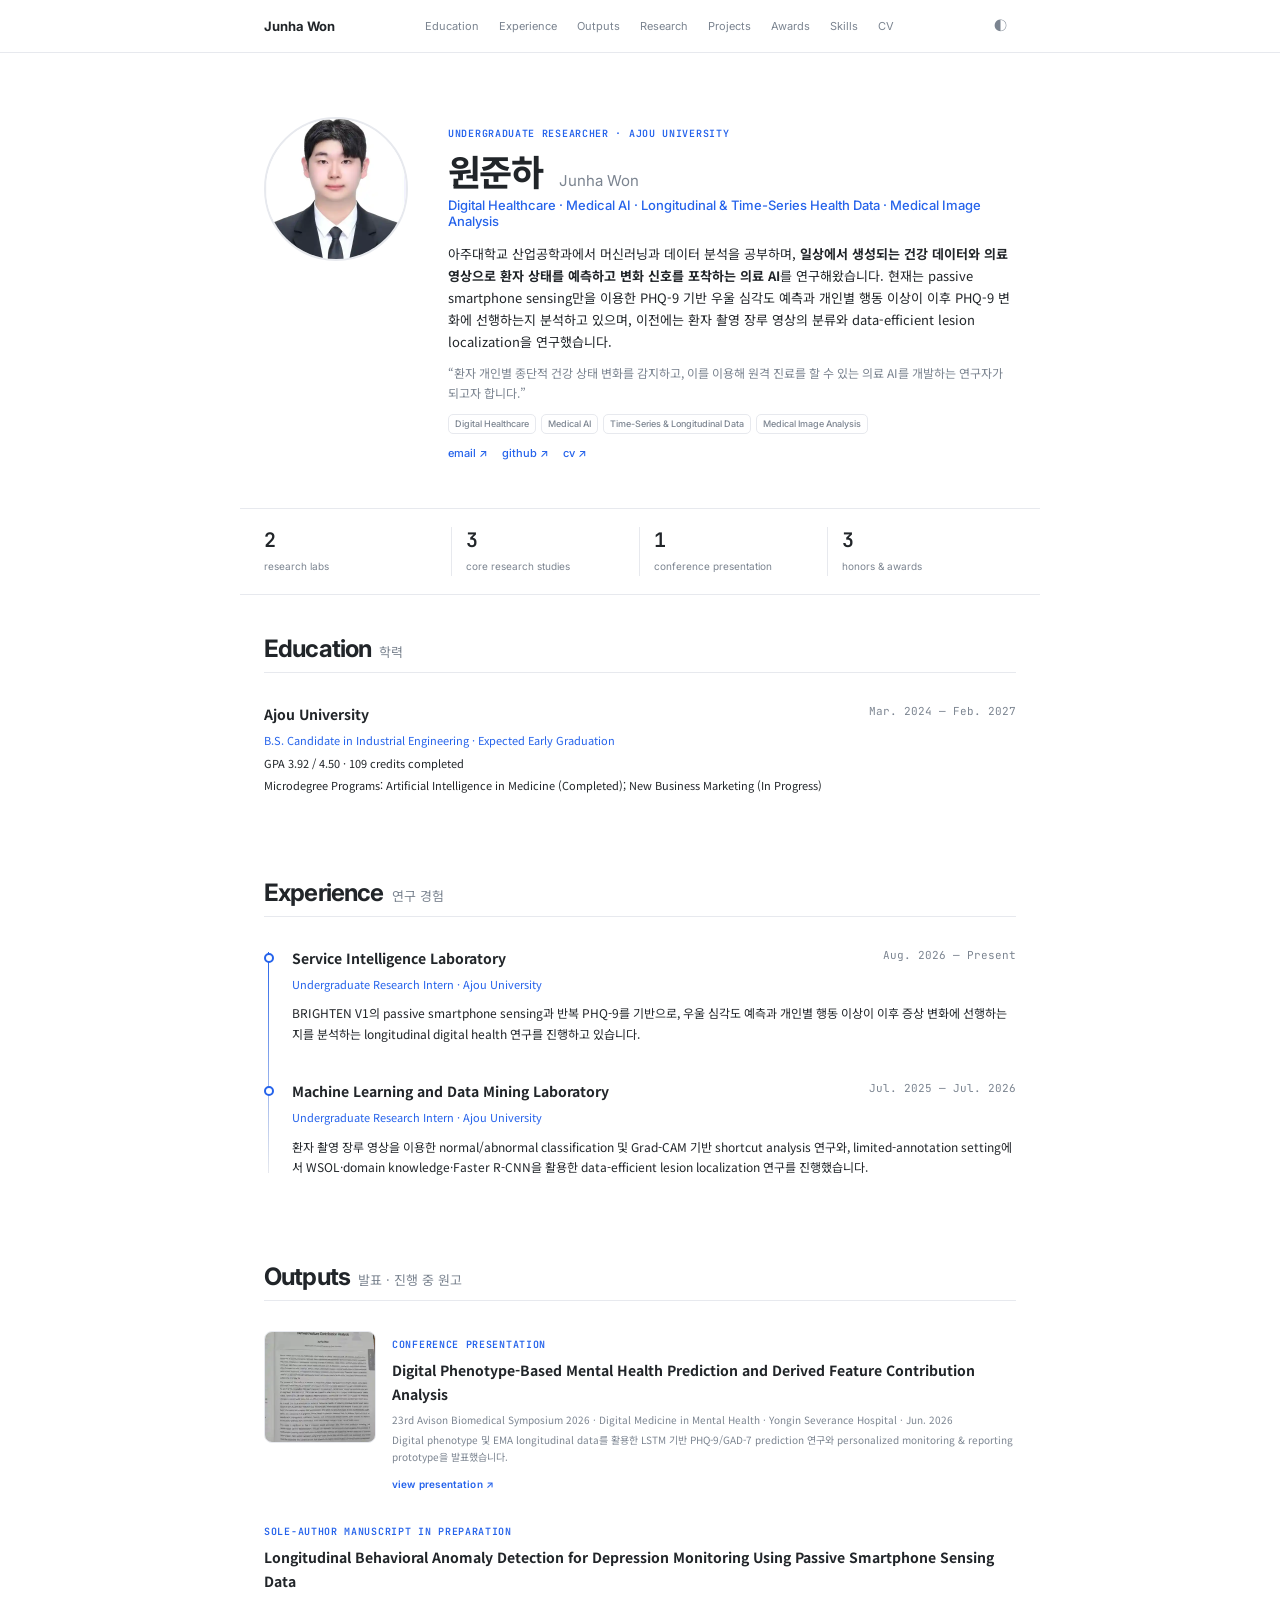
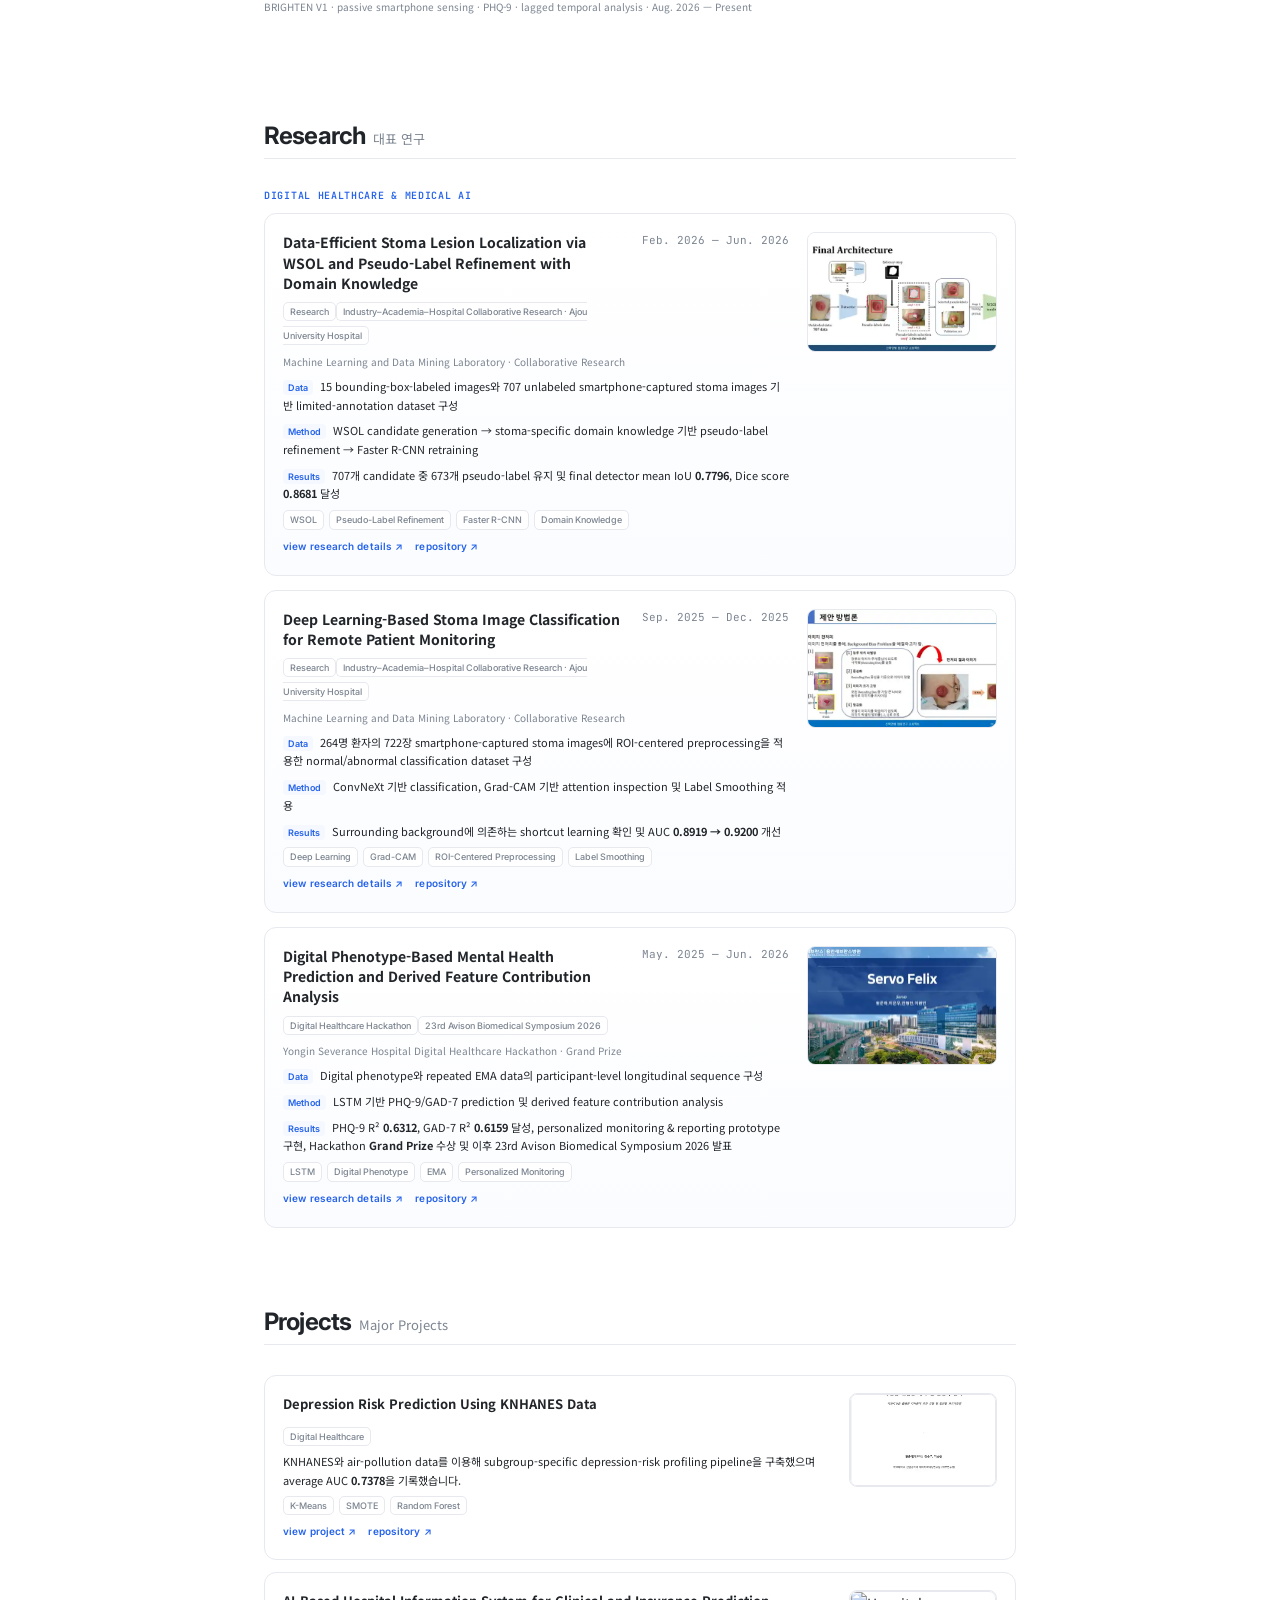
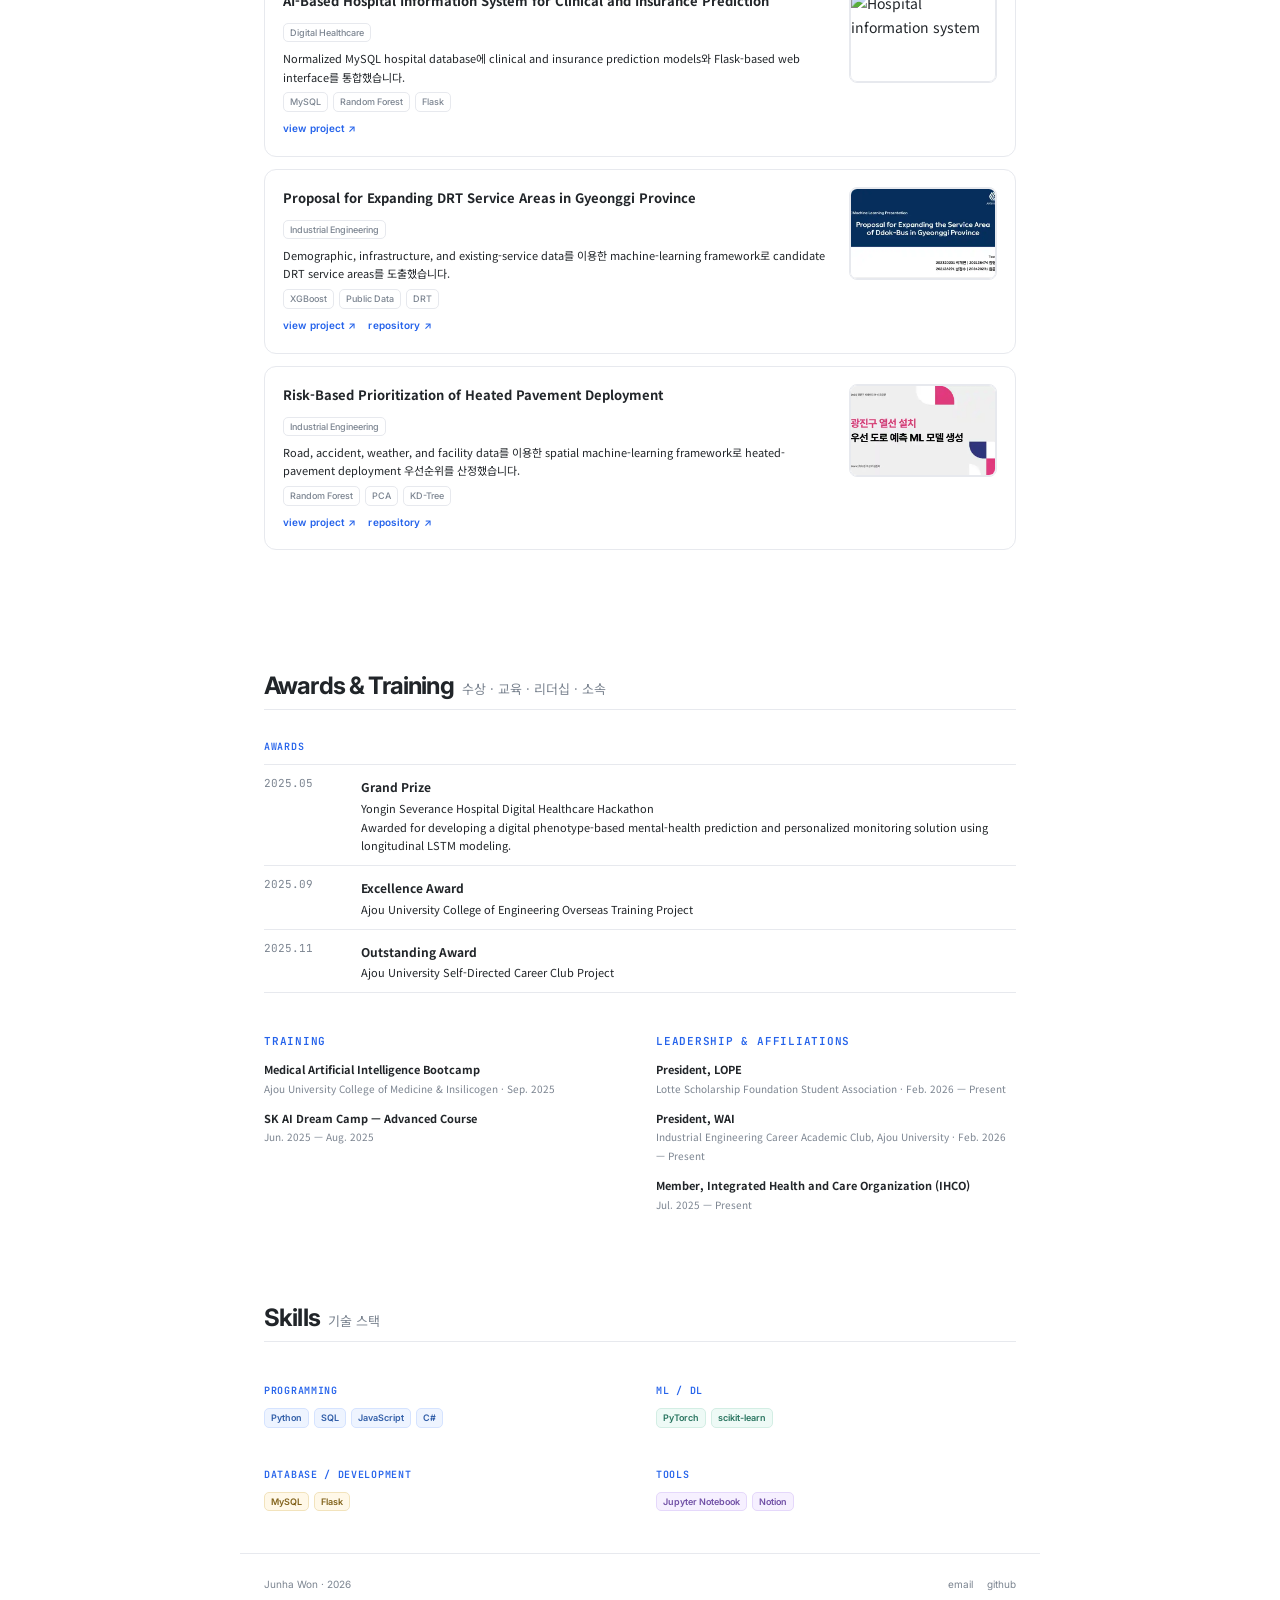
==== index.html @ 1f54683d "Use restored hospital cover directly in project card" ====
<!DOCTYPE html>
<html data-theme="light" lang="ko">
<head>
<meta charset="utf-8"/>
<meta content="width=device-width,initial-scale=1" name="viewport"/>
<meta content="Junha Won — Digital Healthcare, Medical AI, longitudinal and time-series health data, and medical image analysis." name="description"/>
<meta content="#ffffff" name="theme-color"/>
<title>Junha Won · Research Portfolio</title>
<link href="https://fonts.googleapis.com" rel="preconnect"/>
<link crossorigin="" href="https://fonts.gstatic.com" rel="preconnect"/>
<link href="https://fonts.googleapis.com/css2?family=Inter:wght@400;500;600;700&amp;family=JetBrains+Mono:wght@400;500&amp;family=Noto+Sans+KR:wght@400;500;600;700&amp;display=swap" rel="stylesheet"/>
<link href="./styles.css" rel="stylesheet"/>
<link href="./extras.css" rel="stylesheet"/>
<script>document.documentElement.classList.add('js')</script>
</head>
<body>
<a class="skip" href="#main">본문으로 바로가기</a>
<header class="nav-shell">
<nav class="nav container"><a class="brand" href="#about">Junha Won</a><div class="navlinks"><a href="#research">research</a><a href="#experience">experience</a><a href="#projects">projects</a><a href="#outputs">outputs</a><a href="#education">education</a><a href="#awards">awards</a><a href="./cv.html">cv</a></div><div class="nav-actions"><button aria-label="테마 전환" class="theme" id="themeToggle">◐</button><button aria-expanded="false" aria-label="메뉴 열기" class="menu-toggle" id="menuToggle">☰</button></div></nav>
<div class="mobile-menu container" id="mobileMenu"><a href="#research">research</a><a href="#experience">experience</a><a href="#projects">projects</a><a href="#outputs">outputs</a><a href="#education">education</a><a href="#awards">awards</a><a href="./cv.html">cv</a></div>
</header>
<main id="main">
<section class="hero container reveal" id="about"><img alt="원준하 프로필 사진" class="profile" src="./assets/증명사진.jpg"/><div><p class="eyebrow">UNDERGRADUATE RESEARCHER · AJOU UNIVERSITY</p><h1>원준하 <span>Junha Won</span></h1><p class="role">Digital Healthcare · Medical AI · Longitudinal &amp; Time-Series Health Data · Medical Image Analysis</p><p class="intro">아주대학교 산업공학과에서 머신러닝과 데이터 분석을 공부하며, <strong>일상에서 생성되는 건강 데이터와 의료영상으로 환자 상태를 예측하고 변화 신호를 포착하는 의료 AI</strong>를 연구하고 있습니다. 현재는 passive smartphone sensing만을 이용한 PHQ-9 기반 우울 심각도 예측과 개인별 행동 이상이 이후 PHQ-9 변화에 선행하는지 분석하고 있으며, 이전에는 환자 촬영 장루 영상의 분류와 data-efficient lesion localization을 연구했습니다.</p><blockquote>“개인별 종단적 건강 변화를 포착하고, 실제 의료 환경의 변이에도 견고하게 작동하는 의료 AI를 개발하는 연구자가 되고자 합니다.”</blockquote><div class="tags"><span>Digital Healthcare</span><span>Medical AI</span><span>Longitudinal Data</span><span>Medical Image Analysis</span></div><div class="links"><a href="mailto:wonjunha12@ajou.ac.kr">email ↗</a><a href="https://github.com/Juna0926" rel="noopener" target="_blank">github ↗</a><a href="./cv.html">cv ↗</a></div></div></section>
<section class="numbers container reveal"><div><b>2</b><span>research labs</span></div><div><b>3</b><span>core research studies</span></div><div><b>1</b><span>conference presentation</span></div><div><b>3</b><span>honors &amp; awards</span></div></section>
<section class="section container reveal" id="skills"><header class="section-head"><h2>skills</h2><span>기술 스택</span></header><div class="skills-grid"><div><p class="kicker">PROGRAMMING</p><div class="tags"><span>Python</span><span>SQL</span><span>JavaScript</span><span>C#</span></div></div><div><p class="kicker">ML / DL</p><div class="tags"><span>PyTorch</span><span>scikit-learn</span></div></div><div><p class="kicker">DATABASE / DEVELOPMENT</p><div class="tags"><span>MySQL</span><span>Flask</span></div></div><div><p class="kicker">TOOLS</p><div class="tags"><span>Jupyter Notebook</span><span>Notion</span></div></div></div></section>
<section class="section container reveal" id="experience"><header class="section-head"><h2>experience</h2><span>연구 경험</span></header><div class="timeline"><article><i></i><div class="row"><div><h3>Service Intelligence Laboratory</h3><p class="accent">Undergraduate Research Intern · Ajou University</p></div><time>Aug. 2026 — Present</time></div><p>BRIGHTEN V1의 passive smartphone sensing과 반복 PHQ-9를 기반으로, 우울 심각도 예측과 개인별 행동 이상이 이후 증상 변화에 선행하는지를 분석하는 longitudinal digital health 연구를 진행하고 있습니다.</p></article><article><i></i><div class="row"><div><h3>Machine Learning and Data Mining Laboratory</h3><p class="accent">Undergraduate Research Intern · Ajou University</p></div><time>Jul. 2025 — Jul. 2026</time></div><p>환자 촬영 장루 영상을 이용한 normal/abnormal classification 및 Grad-CAM 기반 shortcut analysis 연구와, limited-annotation setting에서 WSOL·domain knowledge·Faster R-CNN을 활용한 data-efficient lesion localization 연구를 진행했습니다.</p></article></div></section>
<section class="section container reveal" id="research"><header class="section-head"><h2>research</h2><span>대표 연구</span></header><p class="kicker">DIGITAL HEALTHCARE &amp; MEDICAL AI</p><div class="research-list">
<article class="research"><div class="copy"><div class="row"><div><h3><a class="title-link" href="./research/localization.html">Data-Efficient Stoma Lesion Localization via WSOL and Pseudo-Label Refinement with Domain Knowledge</a></h3><span class="badge">Research</span></div><time>Feb. 2026 — Jun. 2026</time></div><p class="org">Machine Learning and Data Mining Laboratory · Collaborative Research</p><p><b>Data</b> 15 bounding-box-labeled images와 707 unlabeled smartphone-captured stoma images 기반 limited-annotation dataset 구성</p><p><b>Method</b> WSOL candidate generation → stoma-specific domain knowledge 기반 pseudo-label refinement → Faster R-CNN retraining</p><p><b>Results</b> 707개 candidate 중 673개 pseudo-label 유지 및 final detector mean IoU <strong>0.7796</strong>, Dice <strong>0.8681</strong> 달성</p><div class="tags"><span>WSOL</span><span>Pseudo-Label Refinement</span><span>Faster R-CNN</span><span>Domain Knowledge</span></div><a class="detail-link" href="./research/localization.html">view research details ↗</a></div><button class="figure" data-caption="WSOL candidate generation, domain-informed refinement, and Faster R-CNN retraining" data-src="./assets/media/research-localization.webp"><img alt="Stoma lesion localization pipeline" src="./assets/media/research-localization.webp"/></button></article>
<article class="research"><div class="copy"><div class="row"><div><h3><a class="title-link" href="./research/classification.html">Deep Learning-Based Stoma Image Classification for Remote Patient Monitoring</a></h3><span class="badge">Research</span></div><time>Sep. 2025 — Dec. 2025</time></div><p class="org">Machine Learning and Data Mining Laboratory · Collaborative Research</p><p><b>Data</b> 264명 환자의 722장 smartphone-captured stoma images에 ROI-centered preprocessing을 적용한 normal/abnormal classification dataset 구성</p><p><b>Method</b> ConvNeXt 기반 classification, Grad-CAM 기반 attention inspection 및 Label Smoothing 적용</p><p><b>Results</b> Surrounding background에 의존하는 shortcut learning 확인 및 AUC <strong>0.8919 → 0.9200</strong> 개선</p><div class="tags"><span>Deep Learning</span><span>Grad-CAM</span><span>ROI-Centered Preprocessing</span><span>Label Smoothing</span></div><a class="detail-link" href="./research/classification.html">view research details ↗</a></div><button class="figure" data-caption="Grad-CAM based attention inspection" data-src="./assets/media/research-classification.webp"><img alt="Grad-CAM 기반 모델 해석" src="./assets/media/research-classification.webp"/></button></article>
<article class="research"><div class="copy"><div class="row"><div><h3><a class="title-link" href="./research/digital-phenotype.html">Digital Phenotype-Based Mental Health Prediction and Derived Feature Contribution Analysis</a></h3><span class="badge">Digital Healthcare Hackathon</span></div><time>May. 2025 — Jun. 2026</time></div><p class="org">Yongin Severance Hospital Digital Healthcare Hackathon · Grand Prize</p><p><b>Data</b> Digital phenotype와 repeated EMA data의 participant-level longitudinal sequence 구성</p><p><b>Method</b> LSTM 기반 PHQ-9/GAD-7 prediction 및 derived feature contribution analysis</p><p><b>Results</b> PHQ-9 R² <strong>0.6312</strong>, GAD-7 R² <strong>0.6159</strong> 달성, personalized monitoring &amp; reporting prototype 구현, Hackathon <strong>Grand Prize</strong> 수상 및 이후 23rd Avison Biomedical Symposium 2026 발표</p><div class="tags"><span>LSTM</span><span>Digital Phenotype</span><span>EMA</span><span>Personalized Monitoring</span></div><a class="detail-link" href="./research/digital-phenotype.html">view research details ↗</a></div><button class="figure" data-caption="Digital Healthcare Hackathon mental-health prediction analysis" data-src="./assets/media/research-digital-health.webp"><img alt="Digital Healthcare Hackathon mental-health prediction analysis" src="./assets/media/research-digital-health.webp"/></button></article>
</div></section>
<section class="section container reveal" id="projects"><header class="section-head"><h2>projects</h2><span>Major Projects</span></header><div class="project-block"><article class="project"><div><h3><a class="title-link" href="./projects/knhanes.html">Depression Risk Prediction Using KNHANES Data</a></h3><div><span class="badge">Digital Healthcare</span></div><p>KNHANES와 air-pollution data를 이용해 subgroup-specific depression-risk profiling pipeline을 구축했으며 average AUC <strong>0.7378</strong>을 기록했습니다.</p><div class="tags"><span>K-Means</span><span>SMOTE</span><span>Random Forest</span></div><a class="detail-link" href="./projects/knhanes.html">view project ↗</a></div><a class="project-thumb" href="./projects/knhanes.html"><img alt="KNHANES depression risk analysis" src="./assets/knhanes.svg"/></a></article><article class="project"><div><h3><a class="title-link" href="./projects/hospital.html">AI-Based Hospital Information System for Clinical and Insurance Prediction</a></h3><div><span class="badge">Digital Healthcare</span></div><p>Normalized MySQL hospital database에 clinical and insurance prediction models와 Flask-based web interface를 통합했습니다.</p><div class="tags"><span>MySQL</span><span>Random Forest</span><span>Flask</span></div><a class="detail-link" href="./projects/hospital.html">view project ↗</a></div><a class="project-thumb" href="./projects/hospital.html"><img alt="Hospital information system" src="./assets/media/project-hospital-cover.png" style="object-fit:contain;background:#fff"/></a></article><article class="project"><div><h3><a class="title-link" href="./projects/ddokbus.html">Proposal for Expanding DRT Service Areas in Gyeonggi Province</a></h3><div><span class="badge">Industrial Engineering</span></div><p>Demographic, infrastructure, and existing-service data를 이용한 machine-learning framework로 candidate DRT service areas를 도출했습니다.</p><div class="tags"><span>XGBoost</span><span>Public Data</span><span>DRT</span></div><a class="detail-link" href="./projects/ddokbus.html">view project ↗</a></div><a class="project-thumb" href="./projects/ddokbus.html"><img alt="DRT service-area analysis" src="./assets/ddokbus.svg"/></a></article><article class="project"><div><h3><a class="title-link" href="./projects/gwangjin.html">Risk-Based Prioritization of Heated Pavement Deployment</a></h3><div><span class="badge">Industrial Engineering</span></div><p>Road, accident, weather, and facility data를 이용한 spatial machine-learning framework로 heated-pavement deployment 우선순위를 산정했습니다.</p><div class="tags"><span>Random Forest</span><span>PCA</span><span>KD-Tree</span></div><a class="detail-link" href="./projects/gwangjin.html">view project ↗</a></div><a class="project-thumb" href="./projects/gwangjin.html"><img alt="Heated pavement prioritization" src="./assets/gwangjin.svg"/></a></article></div></section>
<section class="section container reveal" id="outputs"><header class="section-head"><h2>outputs</h2><span>발표 · 진행 중 원고</span></header><article class="output"><a href="./output/avison.html"><img alt="Avison Biomedical Symposium 발표 자료" src="./assets/media/avison-cover.webp"/></a><div><span class="status">CONFERENCE PRESENTATION</span><h3><a class="title-link" href="./output/avison.html">Digital Phenotype-Based Mental Health Prediction and Derived Feature Contribution Analysis</a></h3><p>23rd Avison Biomedical Symposium 2026 · Digital Medicine in Mental Health · Yongin Severance Hospital · Jun. 2026</p><p>Digital phenotype 및 EMA longitudinal data를 활용한 LSTM 기반 PHQ-9/GAD-7 prediction 연구와 personalized monitoring &amp; reporting prototype을 발표했습니다.</p><a class="detail-link" href="./output/avison.html">view presentation ↗</a></div></article><article class="output noimg"><div><span class="status">SOLE-AUTHOR MANUSCRIPT IN PREPARATION</span><h3>Longitudinal Behavioral Anomaly Detection for Depression Monitoring Using Passive Smartphone Sensing Data</h3><p>BRIGHTEN V1 · passive smartphone sensing · PHQ-9 · lagged temporal analysis · Aug. 2026 — Present</p></div></article></section>
<section class="section container reveal" id="education"><header class="section-head"><h2>education</h2><span>학력</span></header><div class="row"><div><h3>Ajou University</h3><p class="accent">B.S. Candidate in Industrial Engineering · Expected Early Graduation</p><p>GPA 3.92 / 4.50 · 109 credits completed</p><p>Microdegree Programs: Artificial Intelligence in Medicine (Completed); New Business Marketing (In Progress)</p></div><time>Mar. 2024 — Feb. 2027</time></div></section>
<section class="section container reveal" id="awards"><header class="section-head"><h2>awards &amp; training</h2><span>수상 · 교육 · 리더십 · 소속</span></header><p class="kicker">AWARDS</p><div class="award"><time>2025.05</time><div><strong>Grand Prize</strong><span>Yongin Severance Hospital Digital Healthcare Hackathon</span><span>Awarded for developing a digital phenotype-based mental-health prediction and personalized monitoring solution using longitudinal LSTM modeling.</span></div></div><div class="award"><time>2025.09</time><div><strong>Excellence Award</strong><span>Ajou University College of Engineering Overseas Training Project</span></div></div><div class="award"><time>2025.11</time><div><strong>Outstanding Award</strong><span>Ajou University Self-Directed Career Club Project</span></div></div><div class="two"><div><p class="kicker">TRAINING</p><p><strong>Medical Artificial Intelligence Bootcamp</strong><br/><span>Ajou University College of Medicine &amp; Insilicogen · Sep. 2025</span></p><p><strong>SK AI Dream Camp — Advanced Course</strong><br/><span>Jun. 2025 — Aug. 2025</span></p></div><div><p class="kicker">LEADERSHIP &amp; AFFILIATIONS</p><p><strong>President, LOPE</strong><br/><span>Lotte Scholarship Foundation Student Association · Feb. 2026 — Present</span></p><p><strong>President, WAI</strong><br/><span>Industrial Engineering Career Academic Club, Ajou University · Feb. 2026 — Present</span></p><p><strong>Member, Integrated Health and Care Organization (IHCO)</strong><br/><span>Jul. 2025 — Present</span></p></div></div></section>
</main>
<footer class="footer container"><span>Junha Won · 2026</span><div><a href="mailto:wonjunha12@ajou.ac.kr">email</a><a href="https://github.com/Juna0926">github</a></div></footer><button aria-label="맨 위로" class="top" id="top">↑</button><dialog id="lightbox"><button aria-label="닫기" id="close">×</button><img alt="" id="lightImg"/><p id="caption"></p></dialog><script src="./script.js"></script>
</body>
</html>
---- styles.css ----
:root{--bg:#fff;--text:#212529;--muted:#7b8490;--line:#e7e9ee;--accent:#2563eb;--soft:#f5f8ff;--card:#fff}html[data-theme=dark]{--bg:#1c1c1d;--text:#d7d9dd;--muted:#969ca6;--line:#34363a;--accent:#62a8ff;--soft:#202936;--card:#222326}*{box-sizing:border-box}html{scroll-behavior:smooth;scroll-padding-top:64px}body{margin:0;background:var(--bg);color:var(--text);font:14px/1.7 "Noto Sans KR",Inter,sans-serif;-webkit-font-smoothing:antialiased}a{color:inherit;text-decoration:none}.container{max-width:800px;margin:auto;padding:0 24px}.skip{position:fixed;top:-50px;left:10px;z-index:99;background:var(--text);color:var(--bg);padding:6px 10px}.skip:focus{top:10px}.nav-shell{position:sticky;top:0;z-index:50;background:color-mix(in srgb,var(--bg) 94%,transparent);backdrop-filter:blur(14px);border-bottom:1px solid var(--line)}.nav{height:52px;display:flex;align-items:center;justify-content:space-between}.brand{font:700 13px Inter}.navlinks{display:flex;gap:20px}.navlinks a{font:11px Inter;color:var(--muted)}.navlinks a:hover,.links a:hover{color:var(--accent)}.theme{width:32px;height:32px;border:0;background:none;color:var(--muted);cursor:pointer}.hero{padding-top:64px;padding-bottom:48px;display:grid;grid-template-columns:144px 1fr;gap:40px}.profile{width:144px;height:144px;object-fit:cover;object-position:50% 27%;border:2px solid var(--line);border-radius:50%}.eyebrow,.kicker,.status{font:600 10px/1.4 "JetBrains Mono";letter-spacing:.07em;color:var(--accent)}.hero h1{font-size:36px;line-height:1.1;letter-spacing:-.045em;margin:0 0 6px}.hero h1 span{font:400 15px Inter;color:var(--muted);letter-spacing:0;margin-left:8px}.role{color:var(--accent);font:500 13px Inter;margin:0 0 14px}.intro{font-size:13px;margin:0}.hero blockquote{margin:10px 0;color:var(--muted);font-size:12px}.links{display:flex;gap:14px;margin-top:12px}.links a{font:500 11px Inter;color:var(--accent)}.tags{display:flex;flex-wrap:wrap;gap:5px}.tags span,.badge{font:500 9px/1.3 Inter;color:var(--muted);border:1px solid var(--line);background:var(--card);padding:3px 6px;border-radius:5px}.numbers{display:grid;grid-template-columns:repeat(4,1fr);border-top:1px solid var(--line);border-bottom:1px solid var(--line);padding-top:18px;padding-bottom:18px}.numbers div{padding:0 14px;border-right:1px solid var(--line)}.numbers div:first-child{padding-left:0}.numbers div:last-child{border:0}.numbers b{display:block;font:600 20px "JetBrains Mono"}.numbers span{font:10px Inter;color:var(--muted)}.section{padding-top:40px;padding-bottom:40px}.section-head{display:flex;gap:8px;align-items:baseline;border-bottom:1px solid var(--line);padding-bottom:8px;margin-bottom:30px}.section-head h2{font:700 24px/1.2 Inter;margin:0;letter-spacing:-.035em}.section-head span{font-size:13px;color:var(--muted)}.row{display:flex;justify-content:space-between;gap:20px}.row h3{font-size:14px;margin:0}.row p{font-size:11px;margin:4px 0}.accent{color:var(--accent)}time{font:11px/1.5 "JetBrains Mono";color:var(--muted);white-space:nowrap}.timeline{position:relative;padding-left:28px}.timeline:before{content:"";position:absolute;left:4px;top:5px;bottom:4px;width:1px;background:linear-gradient(var(--accent),var(--line))}.timeline article{position:relative;padding-bottom:30px}.timeline article:last-child{padding-bottom:0}.timeline i{position:absolute;left:-28px;top:6px;width:10px;height:10px;border:2px solid var(--accent);background:var(--bg);border-radius:50%}.timeline article>p{font-size:12px;margin:6px 0}.research-list{display:flex;flex-direction:column;gap:14px}.research{border:1px solid color-mix(in srgb,var(--accent) 28%,var(--line));background:linear-gradient(180deg,var(--card),color-mix(in srgb,var(--soft) 42%,var(--card)));border-radius:12px;padding:18px;display:grid;grid-template-columns:1fr 176px;gap:18px}.research h3{font-size:14px;line-height:1.45;margin:0 0 5px}.research p{font-size:11px;margin:7px 0}.research p b{display:inline-block;color:var(--accent);background:var(--soft);border-radius:4px;padding:2px 5px;margin-right:4px;font:600 9px Inter}.org{color:var(--muted);font-size:10px!important}.figure{padding:0;border:1px solid var(--line);border-radius:8px;overflow:hidden;background:#fff;align-self:start;cursor:zoom-in}.figure img{display:block;width:100%;aspect-ratio:16/10;object-fit:cover}.project-block{margin-bottom:42px}.project{border:1px solid var(--line);border-radius:12px;padding:17px 18px;display:grid;grid-template-columns:1fr 148px;gap:18px;margin-bottom:12px;background:var(--card)}.project h3{font-size:13px;margin:0 0 7px}.project p{font-size:11px;margin:6px 0}.project img{width:148px;aspect-ratio:16/10;object-fit:cover;border:1px solid var(--line);border-radius:7px}.plain-projects{display:grid;grid-template-columns:1fr 1fr;gap:12px 24px}.plain-projects p{font-size:11px;margin:0;padding-bottom:10px;border-bottom:1px solid var(--line)}.plain-projects span,.output p,.two span{color:var(--muted);font-size:10px}.output{display:grid;grid-template-columns:112px 1fr;gap:16px;margin-bottom:24px}.output img{width:112px;height:112px;object-fit:cover;border:1px solid var(--line);border-radius:8px}.output h3{font-size:14px;margin:4px 0}.output p{margin:3px 0}.output.noimg{grid-template-columns:1fr}.award{display:grid;grid-template-columns:82px 1fr;gap:15px;padding:10px 0;border-bottom:1px solid var(--line)}.award:first-of-type{border-top:1px solid var(--line)}.award strong{font-size:12px}.award span{display:block;font-size:11px}.two{display:grid;grid-template-columns:1fr 1fr;gap:32px;margin-top:30px}.two p{font-size:11px}.footer{border-top:1px solid var(--line);padding-top:24px;padding-bottom:30px;display:flex;justify-content:space-between;color:var(--muted);font:10px Inter}.footer div{display:flex;gap:14px}.top{position:fixed;right:24px;bottom:24px;width:40px;height:40px;border:1px solid var(--line);border-radius:50%;background:var(--bg);color:var(--text);opacity:0;pointer-events:none;transition:.2s}.top.show{opacity:1;pointer-events:auto}dialog{width:min(850px,calc(100vw - 32px));border:0;border-radius:12px;padding:42px 42px 20px;background:var(--bg);color:var(--text);box-shadow:0 24px 80px #0005}dialog::backdrop{background:#05070bb8;backdrop-filter:blur(4px)}dialog img{display:block;max-width:100%;max-height:74vh;margin:auto;border-radius:8px}dialog p{text-align:center;color:var(--muted);font-size:11px}#close{position:absolute;right:12px;top:6px;border:0;background:none;color:var(--muted);font-size:28px}.js .reveal{opacity:0;transform:translateY(16px);transition:.5s}.js .reveal.visible{opacity:1;transform:none}@media(max-width:760px){.navlinks{gap:10px}.navlinks a:nth-child(2),.navlinks a:nth-child(5),.navlinks a:nth-child(6){display:none}.hero{grid-template-columns:1fr;gap:20px;padding-top:42px}.profile{width:120px;height:120px}.hero h1{font-size:32px}.numbers{grid-template-columns:1fr 1fr;row-gap:15px}.numbers div:nth-child(2){border:0}.research,.project{grid-template-columns:1fr}.figure{width:100%}.project img{width:100%;max-width:280px}.plain-projects,.two{grid-template-columns:1fr}.row{display:block}.row time{display:block;margin-top:5px}}@media(max-width:480px){.container{padding-left:18px;padding-right:18px}.navlinks{display:none}.section{padding-top:34px;padding-bottom:34px}.section-head h2{font-size:22px}.research,.project{padding:15px}.hero h1 span{display:block;margin:5px 0 0}.numbers div{padding-left:0}.numbers div:nth-child(3){border-right:1px solid var(--line)}}@media(prefers-reduced-motion:reduce){html{scroll-behavior:auto}.js .reveal{opacity:1;transform:none;transition:none}}
---- extras.css ----
.nav-actions{display:flex;align-items:center;gap:4px}.menu-toggle{display:none;width:32px;height:32px;border:0;background:none;color:var(--muted);font-size:16px;cursor:pointer}.mobile-menu{display:none;padding-top:3px;padding-bottom:14px;gap:16px;flex-wrap:wrap}.mobile-menu a{font:11px Inter;color:var(--muted)}.mobile-menu.open{display:flex}.skills-grid{display:grid;grid-template-columns:1fr 1fr;gap:26px 32px}.skills-grid>div{min-width:0}.project.compact{grid-template-columns:1fr}@media(max-width:760px){.menu-toggle{display:block}.navlinks{display:none}.skills-grid{grid-template-columns:1fr}.mobile-menu.open{display:flex}}@media(min-width:761px){.mobile-menu{display:none!important}}
/* Portfolio polish */
.title-link{transition:color .18s ease}.title-link:hover{color:var(--accent)}
.detail-link{display:inline-flex;margin-top:10px;font:600 10px Inter;color:var(--accent);letter-spacing:.01em}.detail-link:hover{text-decoration:underline;text-underline-offset:3px}.repo-link{margin-left:12px}.detail-repo-link{margin:12px 0 4px}
.project-thumb{display:block;align-self:start;border:1px solid var(--line);border-radius:8px;overflow:hidden;background:#fff}.project-thumb img{display:block;width:100%;height:auto;aspect-ratio:16/10;object-fit:cover}.project-thumb:hover{border-color:color-mix(in srgb,var(--accent) 45%,var(--line))}
.skills-grid>div{padding:2px 0}.skills-grid>div .tags span{font-weight:600;transition:transform .16s ease,border-color .16s ease}.skills-grid>div .tags span:hover{transform:translateY(-1px)}
.skills-grid>div:nth-child(1) .tags span{background:#eef4ff;border-color:#d5e3ff;color:#315ea8}
.skills-grid>div:nth-child(2) .tags span{background:#eefaf6;border-color:#d3eee4;color:#28745f}
.skills-grid>div:nth-child(2) .tags span:nth-child(3){display:none}
.skills-grid>div:nth-child(3) .tags span{background:#fff8e8;border-color:#f2e3bc;color:#82631c}
.skills-grid>div:nth-child(4) .tags span{background:#f6f0ff;border-color:#e5d8fb;color:#7151a6}
html[data-theme=dark] .skills-grid>div:nth-child(1) .tags span{background:#1f2b43;border-color:#344b72;color:#9bc0ff}
html[data-theme=dark] .skills-grid>div:nth-child(2) .tags span{background:#18352f;border-color:#2c584d;color:#8ed9c1}
html[data-theme=dark] .skills-grid>div:nth-child(3) .tags span{background:#3a311b;border-color:#5b4b25;color:#e8cb7e}
html[data-theme=dark] .skills-grid>div:nth-child(4) .tags span{background:#30263f;border-color:#4d3d63;color:#c9a7f4}
.profile{image-rendering:auto}.output>a{display:block}.output>a img{transition:transform .2s ease}.output>a:hover img{transform:scale(1.015)}
.research{border-color:var(--line);transition:border-color .18s ease,box-shadow .18s ease,transform .18s ease}.research:hover{border-color:color-mix(in srgb,var(--accent) 38%,var(--line));box-shadow:0 10px 30px color-mix(in srgb,var(--text) 6%,transparent);transform:translateY(-1px)}
.research .figure img,.output img{image-rendering:auto}
@media(min-width:761px){.research{grid-template-columns:1fr 190px}.figure img{aspect-ratio:16/10}}
@media(max-width:760px){.repo-link{margin-left:10px}.project-thumb{width:100%;max-width:340px}.project-thumb img{width:100%}.research p{font-size:11.5px}.intro{font-size:12.5px}.skills-grid{gap:24px 20px}}
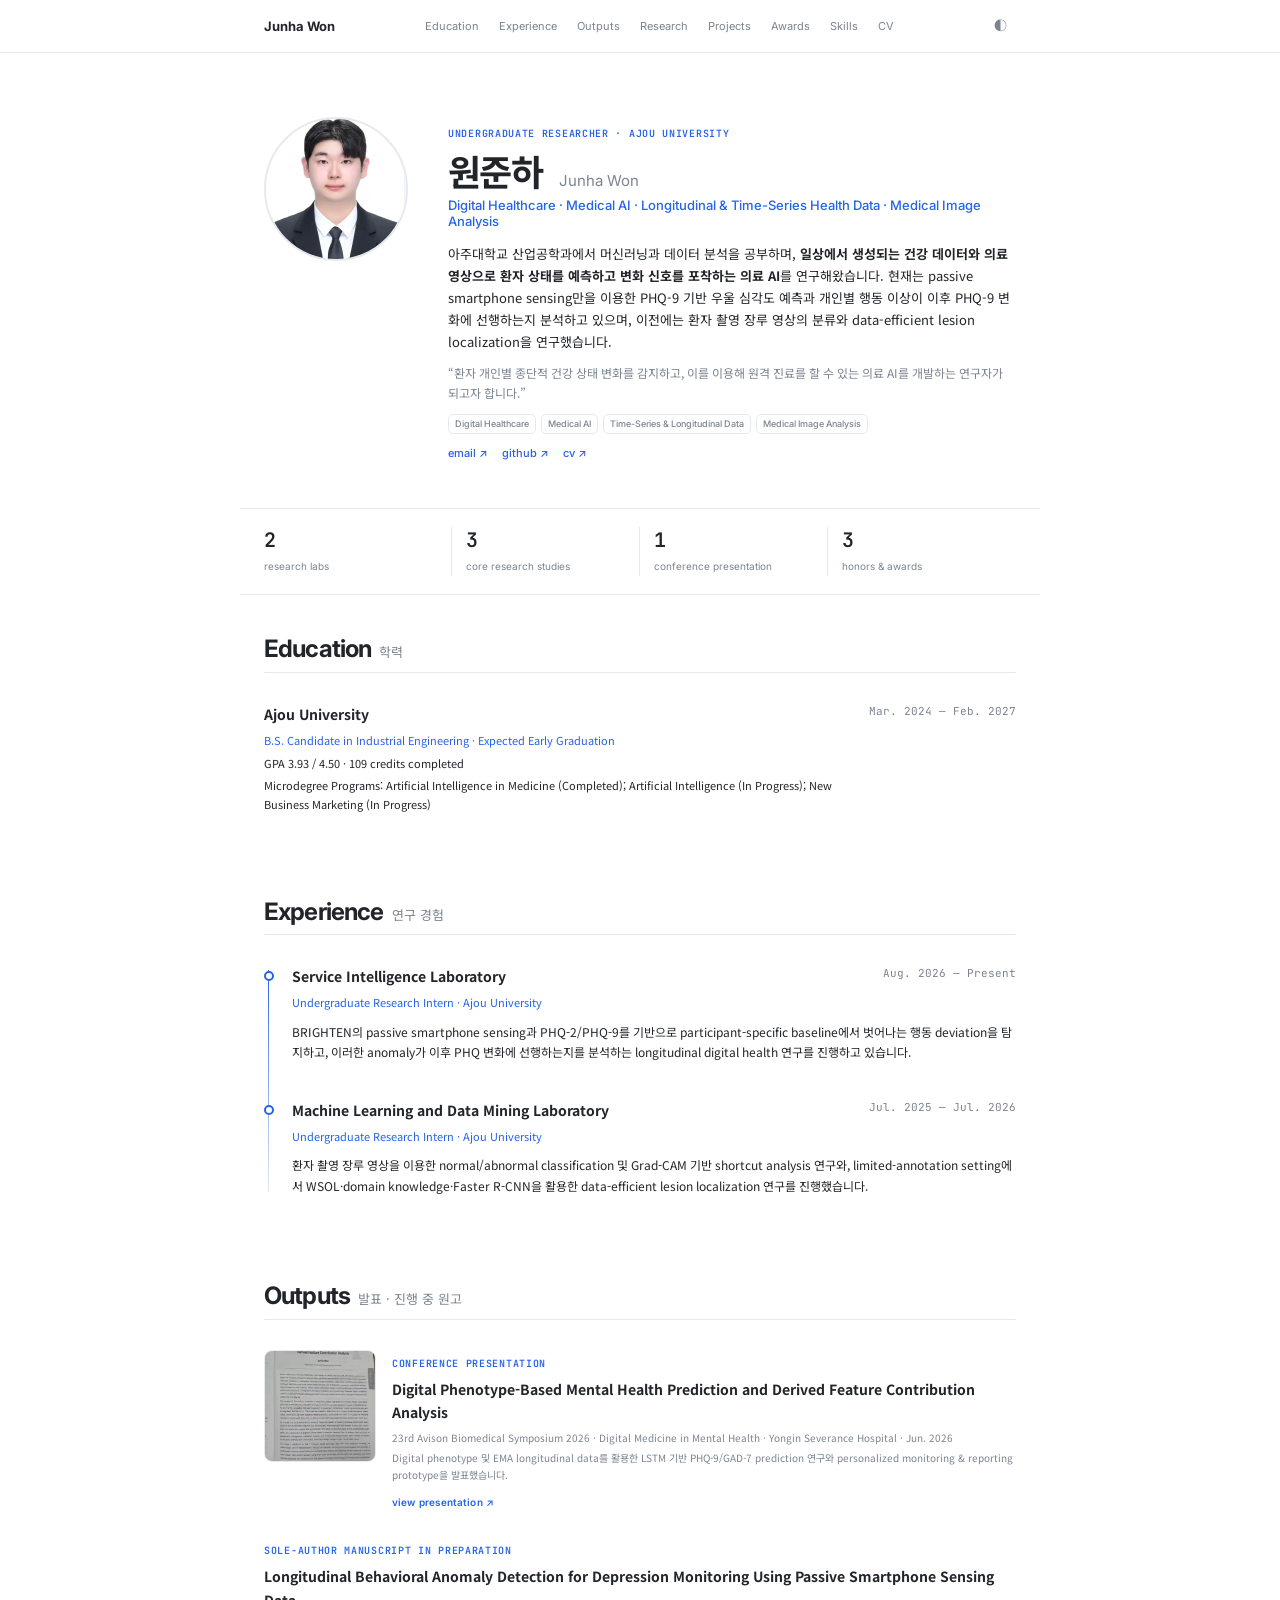
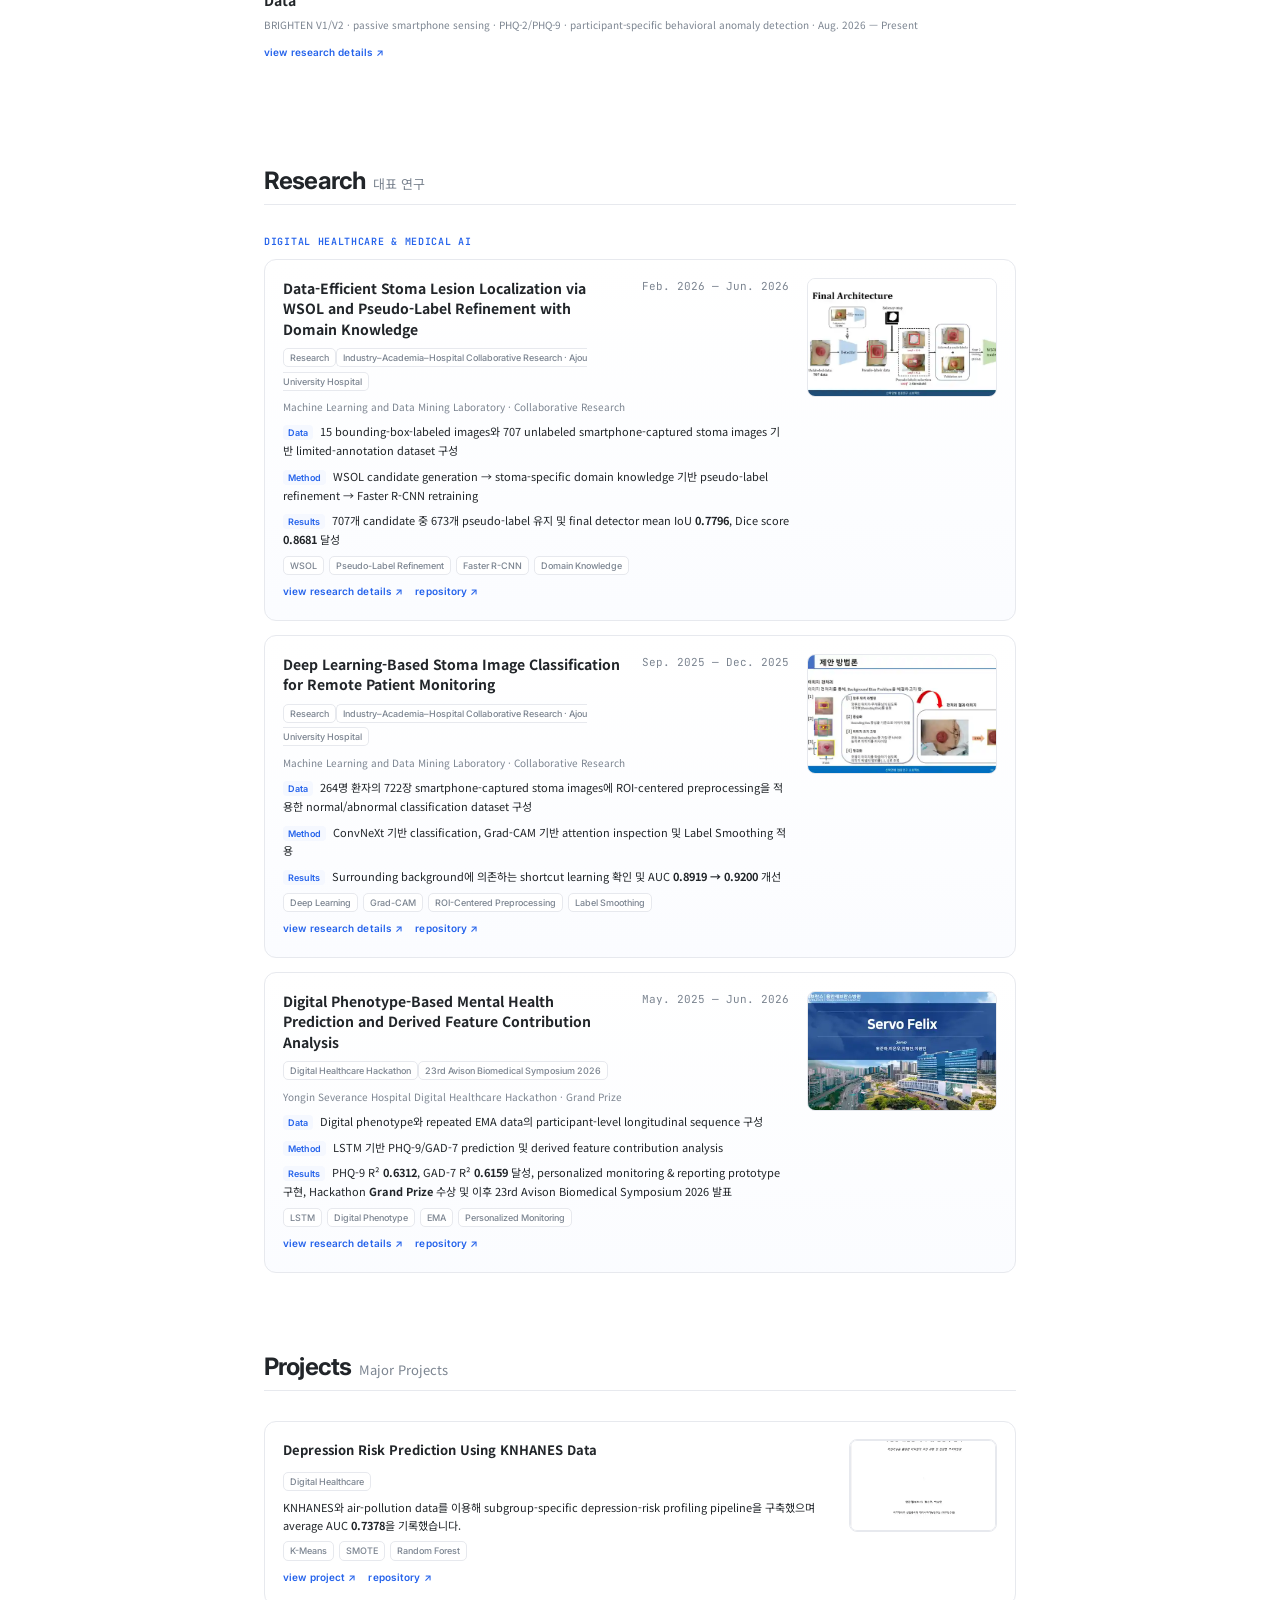
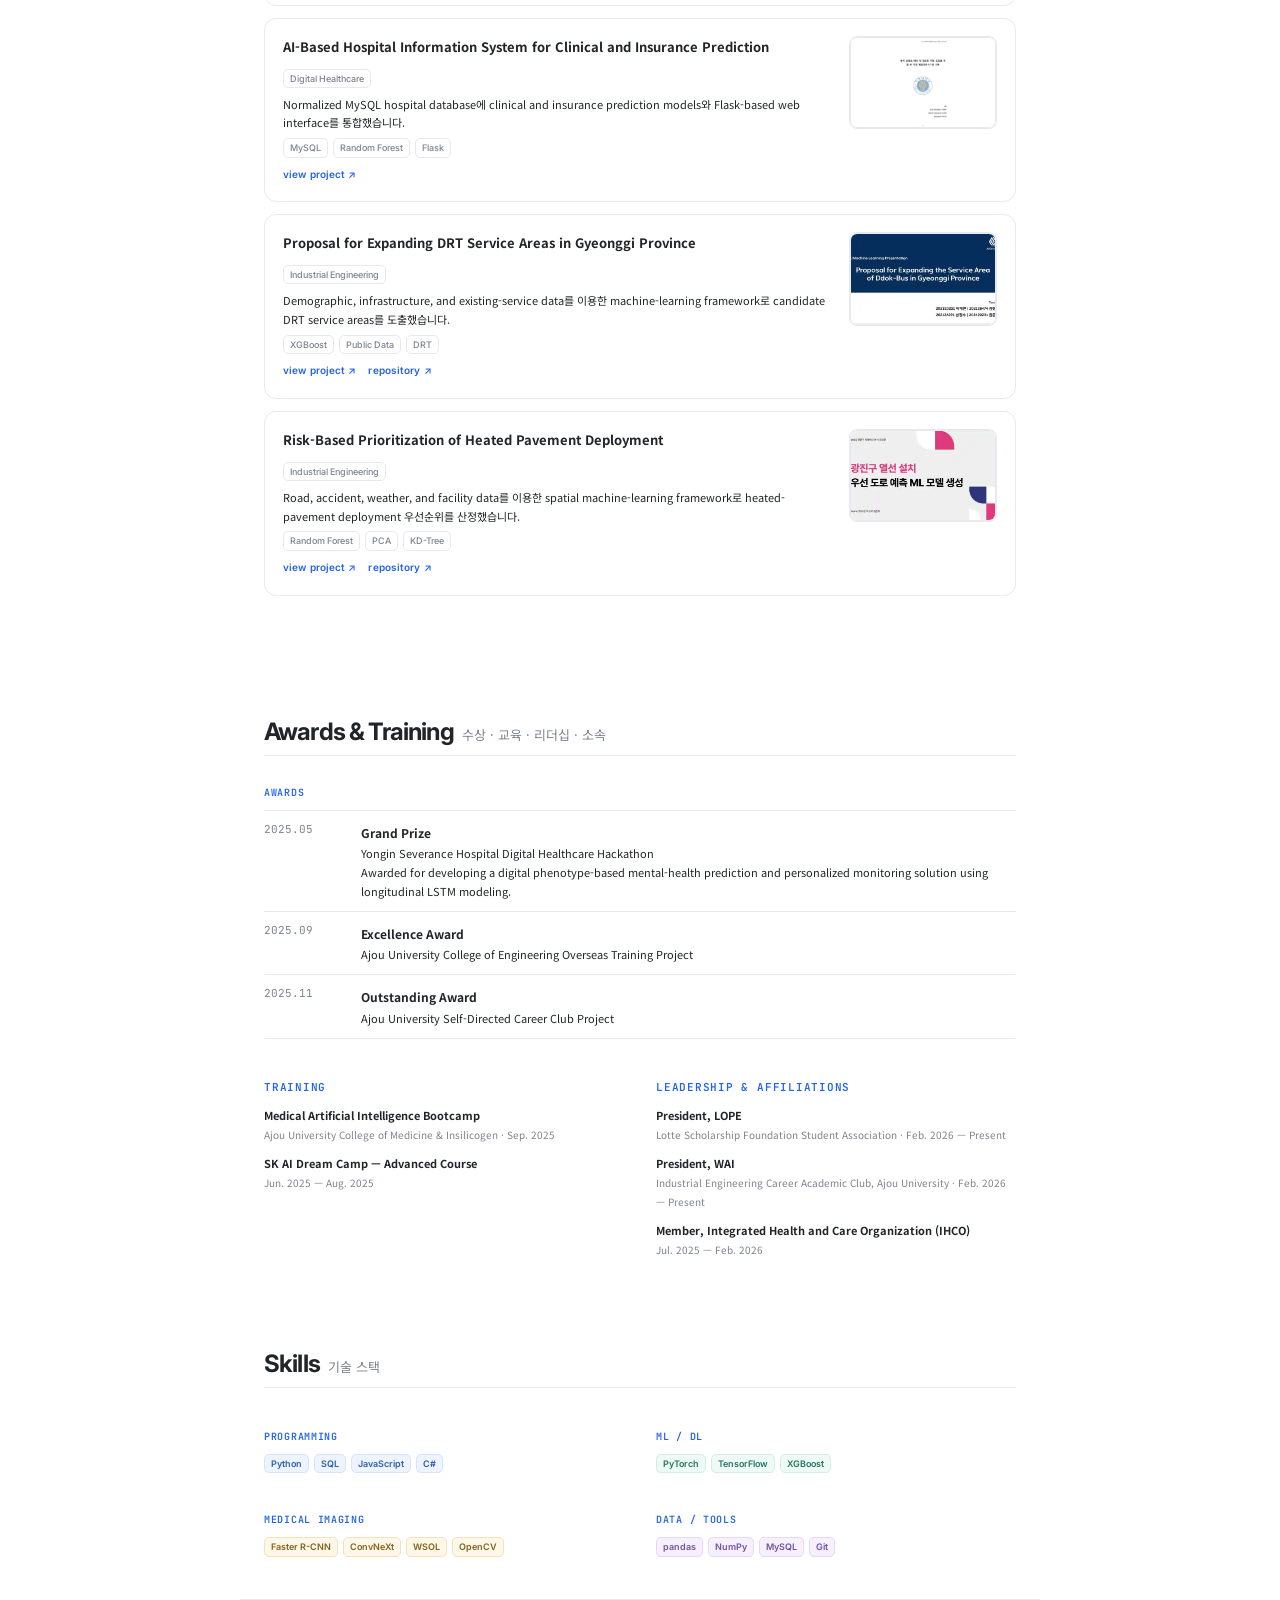
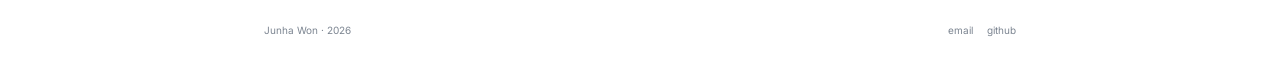
==== commit 0d6f4fa6: "Sync portfolio homepage with current CV and BRIGHTEN study" ====
--- a/index.html
+++ b/index.html
@@ -20,20 +20,20 @@
 <div class="mobile-menu container" id="mobileMenu"><a href="#research">research</a><a href="#experience">experience</a><a href="#projects">projects</a><a href="#outputs">outputs</a><a href="#education">education</a><a href="#awards">awards</a><a href="./cv.html">cv</a></div>
 </header>
 <main id="main">
-<section class="hero container reveal" id="about"><img alt="원준하 프로필 사진" class="profile" src="./assets/증명사진.jpg"/><div><p class="eyebrow">UNDERGRADUATE RESEARCHER · AJOU UNIVERSITY</p><h1>원준하 <span>Junha Won</span></h1><p class="role">Digital Healthcare · Medical AI · Longitudinal &amp; Time-Series Health Data · Medical Image Analysis</p><p class="intro">아주대학교 산업공학과에서 머신러닝과 데이터 분석을 공부하며, <strong>일상에서 생성되는 건강 데이터와 의료영상으로 환자 상태를 예측하고 변화 신호를 포착하는 의료 AI</strong>를 연구하고 있습니다. 현재는 passive smartphone sensing만을 이용한 PHQ-9 기반 우울 심각도 예측과 개인별 행동 이상이 이후 PHQ-9 변화에 선행하는지 분석하고 있으며, 이전에는 환자 촬영 장루 영상의 분류와 data-efficient lesion localization을 연구했습니다.</p><blockquote>“개인별 종단적 건강 변화를 포착하고, 실제 의료 환경의 변이에도 견고하게 작동하는 의료 AI를 개발하는 연구자가 되고자 합니다.”</blockquote><div class="tags"><span>Digital Healthcare</span><span>Medical AI</span><span>Longitudinal Data</span><span>Medical Image Analysis</span></div><div class="links"><a href="mailto:wonjunha12@ajou.ac.kr">email ↗</a><a href="https://github.com/Juna0926" rel="noopener" target="_blank">github ↗</a><a href="./cv.html">cv ↗</a></div></div></section>
+<section class="hero container reveal" id="about"><img alt="원준하 프로필 사진" class="profile" src="./assets/증명사진.jpg"/><div><p class="eyebrow">UNDERGRADUATE RESEARCHER · AJOU UNIVERSITY</p><h1>원준하 <span>Junha Won</span></h1><p class="role">Digital Healthcare · Medical AI · Longitudinal &amp; Time-Series Health Data · Medical Image Analysis</p><p class="intro">아주대학교 산업공학과에서 머신러닝과 데이터 분석을 공부하며, <strong>일상에서 생성되는 건강 데이터와 의료영상으로 환자 상태를 예측하고 변화 신호를 포착하는 의료 AI</strong>를 연구하고 있습니다. 현재는 BRIGHTEN의 passive smartphone sensing과 PHQ-2/PHQ-9를 이용해 개인별 habitual baseline에서 벗어나는 행동 변화가 이후 우울 증상 변화에 선행하는지를 분석하고 있으며, 이전에는 환자 촬영 장루 영상의 분류와 data-efficient lesion localization을 연구했습니다.</p><blockquote>“개인별 종단적 건강 변화를 포착하고, 실제 의료 환경의 변이에도 견고하게 작동하는 의료 AI를 개발하는 연구자가 되고자 합니다.”</blockquote><div class="tags"><span>Digital Healthcare</span><span>Medical AI</span><span>Longitudinal Data</span><span>Medical Image Analysis</span></div><div class="links"><a href="mailto:wonjunha12@ajou.ac.kr">email ↗</a><a href="https://github.com/Juna0926" rel="noopener" target="_blank">github ↗</a><a href="./cv.html">cv ↗</a></div></div></section>
 <section class="numbers container reveal"><div><b>2</b><span>research labs</span></div><div><b>3</b><span>core research studies</span></div><div><b>1</b><span>conference presentation</span></div><div><b>3</b><span>honors &amp; awards</span></div></section>
-<section class="section container reveal" id="skills"><header class="section-head"><h2>skills</h2><span>기술 스택</span></header><div class="skills-grid"><div><p class="kicker">PROGRAMMING</p><div class="tags"><span>Python</span><span>SQL</span><span>JavaScript</span><span>C#</span></div></div><div><p class="kicker">ML / DL</p><div class="tags"><span>PyTorch</span><span>scikit-learn</span></div></div><div><p class="kicker">DATABASE / DEVELOPMENT</p><div class="tags"><span>MySQL</span><span>Flask</span></div></div><div><p class="kicker">TOOLS</p><div class="tags"><span>Jupyter Notebook</span><span>Notion</span></div></div></div></section>
-<section class="section container reveal" id="experience"><header class="section-head"><h2>experience</h2><span>연구 경험</span></header><div class="timeline"><article><i></i><div class="row"><div><h3>Service Intelligence Laboratory</h3><p class="accent">Undergraduate Research Intern · Ajou University</p></div><time>Aug. 2026 — Present</time></div><p>BRIGHTEN V1의 passive smartphone sensing과 반복 PHQ-9를 기반으로, 우울 심각도 예측과 개인별 행동 이상이 이후 증상 변화에 선행하는지를 분석하는 longitudinal digital health 연구를 진행하고 있습니다.</p></article><article><i></i><div class="row"><div><h3>Machine Learning and Data Mining Laboratory</h3><p class="accent">Undergraduate Research Intern · Ajou University</p></div><time>Jul. 2025 — Jul. 2026</time></div><p>환자 촬영 장루 영상을 이용한 normal/abnormal classification 및 Grad-CAM 기반 shortcut analysis 연구와, limited-annotation setting에서 WSOL·domain knowledge·Faster R-CNN을 활용한 data-efficient lesion localization 연구를 진행했습니다.</p></article></div></section>
+<section class="section container reveal" id="skills"><header class="section-head"><h2>skills</h2><span>기술 스택</span></header><div class="skills-grid"><div><p class="kicker">PROGRAMMING</p><div class="tags"><span>Python</span><span>SQL</span><span>JavaScript</span><span>C#</span></div></div><div><p class="kicker">ML / DL</p><div class="tags"><span>PyTorch</span><span>TensorFlow</span><span>scikit-learn</span><span>XGBoost</span></div></div><div><p class="kicker">MEDICAL IMAGING</p><div class="tags"><span>Faster R-CNN</span><span>ConvNeXt</span><span>WSOL</span><span>OpenCV</span></div></div><div><p class="kicker">DATA / TOOLS</p><div class="tags"><span>pandas</span><span>NumPy</span><span>MySQL</span><span>Git</span></div></div></div></section>
+<section class="section container reveal" id="experience"><header class="section-head"><h2>experience</h2><span>연구 경험</span></header><div class="timeline"><article><i></i><div class="row"><div><h3>Service Intelligence Laboratory</h3><p class="accent">Undergraduate Research Intern · Ajou University</p></div><time>Aug. 2026 — Present</time></div><p>BRIGHTEN의 passive smartphone sensing과 PHQ-2/PHQ-9를 기반으로 participant-specific baseline에서 벗어나는 행동 deviation을 탐지하고, 이러한 anomaly가 이후 PHQ 변화에 선행하는지를 분석하는 longitudinal digital health 연구를 진행하고 있습니다.</p></article><article><i></i><div class="row"><div><h3>Machine Learning and Data Mining Laboratory</h3><p class="accent">Undergraduate Research Intern · Ajou University</p></div><time>Jul. 2025 — Jul. 2026</time></div><p>환자 촬영 장루 영상을 이용한 normal/abnormal classification 및 Grad-CAM 기반 shortcut analysis 연구와, limited-annotation setting에서 WSOL·domain knowledge·Faster R-CNN을 활용한 data-efficient lesion localization 연구를 진행했습니다.</p></article></div></section>
 <section class="section container reveal" id="research"><header class="section-head"><h2>research</h2><span>대표 연구</span></header><p class="kicker">DIGITAL HEALTHCARE &amp; MEDICAL AI</p><div class="research-list">
 <article class="research"><div class="copy"><div class="row"><div><h3><a class="title-link" href="./research/localization.html">Data-Efficient Stoma Lesion Localization via WSOL and Pseudo-Label Refinement with Domain Knowledge</a></h3><span class="badge">Research</span></div><time>Feb. 2026 — Jun. 2026</time></div><p class="org">Machine Learning and Data Mining Laboratory · Collaborative Research</p><p><b>Data</b> 15 bounding-box-labeled images와 707 unlabeled smartphone-captured stoma images 기반 limited-annotation dataset 구성</p><p><b>Method</b> WSOL candidate generation → stoma-specific domain knowledge 기반 pseudo-label refinement → Faster R-CNN retraining</p><p><b>Results</b> 707개 candidate 중 673개 pseudo-label 유지 및 final detector mean IoU <strong>0.7796</strong>, Dice <strong>0.8681</strong> 달성</p><div class="tags"><span>WSOL</span><span>Pseudo-Label Refinement</span><span>Faster R-CNN</span><span>Domain Knowledge</span></div><a class="detail-link" href="./research/localization.html">view research details ↗</a></div><button class="figure" data-caption="WSOL candidate generation, domain-informed refinement, and Faster R-CNN retraining" data-src="./assets/media/research-localization.webp"><img alt="Stoma lesion localization pipeline" src="./assets/media/research-localization.webp"/></button></article>
 <article class="research"><div class="copy"><div class="row"><div><h3><a class="title-link" href="./research/classification.html">Deep Learning-Based Stoma Image Classification for Remote Patient Monitoring</a></h3><span class="badge">Research</span></div><time>Sep. 2025 — Dec. 2025</time></div><p class="org">Machine Learning and Data Mining Laboratory · Collaborative Research</p><p><b>Data</b> 264명 환자의 722장 smartphone-captured stoma images에 ROI-centered preprocessing을 적용한 normal/abnormal classification dataset 구성</p><p><b>Method</b> ConvNeXt 기반 classification, Grad-CAM 기반 attention inspection 및 Label Smoothing 적용</p><p><b>Results</b> Surrounding background에 의존하는 shortcut learning 확인 및 AUC <strong>0.8919 → 0.9200</strong> 개선</p><div class="tags"><span>Deep Learning</span><span>Grad-CAM</span><span>ROI-Centered Preprocessing</span><span>Label Smoothing</span></div><a class="detail-link" href="./research/classification.html">view research details ↗</a></div><button class="figure" data-caption="Grad-CAM based attention inspection" data-src="./assets/media/research-classification.webp"><img alt="Grad-CAM 기반 모델 해석" src="./assets/media/research-classification.webp"/></button></article>
 <article class="research"><div class="copy"><div class="row"><div><h3><a class="title-link" href="./research/digital-phenotype.html">Digital Phenotype-Based Mental Health Prediction and Derived Feature Contribution Analysis</a></h3><span class="badge">Digital Healthcare Hackathon</span></div><time>May. 2025 — Jun. 2026</time></div><p class="org">Yongin Severance Hospital Digital Healthcare Hackathon · Grand Prize</p><p><b>Data</b> Digital phenotype와 repeated EMA data의 participant-level longitudinal sequence 구성</p><p><b>Method</b> LSTM 기반 PHQ-9/GAD-7 prediction 및 derived feature contribution analysis</p><p><b>Results</b> PHQ-9 R² <strong>0.6312</strong>, GAD-7 R² <strong>0.6159</strong> 달성, personalized monitoring &amp; reporting prototype 구현, Hackathon <strong>Grand Prize</strong> 수상 및 이후 23rd Avison Biomedical Symposium 2026 발표</p><div class="tags"><span>LSTM</span><span>Digital Phenotype</span><span>EMA</span><span>Personalized Monitoring</span></div><a class="detail-link" href="./research/digital-phenotype.html">view research details ↗</a></div><button class="figure" data-caption="Digital Healthcare Hackathon mental-health prediction analysis" data-src="./assets/media/research-digital-health.webp"><img alt="Digital Healthcare Hackathon mental-health prediction analysis" src="./assets/media/research-digital-health.webp"/></button></article>
 </div></section>
-<section class="section container reveal" id="projects"><header class="section-head"><h2>projects</h2><span>Major Projects</span></header><div class="project-block"><article class="project"><div><h3><a class="title-link" href="./projects/knhanes.html">Depression Risk Prediction Using KNHANES Data</a></h3><div><span class="badge">Digital Healthcare</span></div><p>KNHANES와 air-pollution data를 이용해 subgroup-specific depression-risk profiling pipeline을 구축했으며 average AUC <strong>0.7378</strong>을 기록했습니다.</p><div class="tags"><span>K-Means</span><span>SMOTE</span><span>Random Forest</span></div><a class="detail-link" href="./projects/knhanes.html">view project ↗</a></div><a class="project-thumb" href="./projects/knhanes.html"><img alt="KNHANES depression risk analysis" src="./assets/knhanes.svg"/></a></article><article class="project"><div><h3><a class="title-link" href="./projects/hospital.html">AI-Based Hospital Information System for Clinical and Insurance Prediction</a></h3><div><span class="badge">Digital Healthcare</span></div><p>Normalized MySQL hospital database에 clinical and insurance prediction models와 Flask-based web interface를 통합했습니다.</p><div class="tags"><span>MySQL</span><span>Random Forest</span><span>Flask</span></div><a class="detail-link" href="./projects/hospital.html">view project ↗</a></div><a class="project-thumb" href="./projects/hospital.html"><img alt="Hospital information system" src="./assets/media/project-hospital-cover.png" style="object-fit:contain;background:#fff"/></a></article><article class="project"><div><h3><a class="title-link" href="./projects/ddokbus.html">Proposal for Expanding DRT Service Areas in Gyeonggi Province</a></h3><div><span class="badge">Industrial Engineering</span></div><p>Demographic, infrastructure, and existing-service data를 이용한 machine-learning framework로 candidate DRT service areas를 도출했습니다.</p><div class="tags"><span>XGBoost</span><span>Public Data</span><span>DRT</span></div><a class="detail-link" href="./projects/ddokbus.html">view project ↗</a></div><a class="project-thumb" href="./projects/ddokbus.html"><img alt="DRT service-area analysis" src="./assets/ddokbus.svg"/></a></article><article class="project"><div><h3><a class="title-link" href="./projects/gwangjin.html">Risk-Based Prioritization of Heated Pavement Deployment</a></h3><div><span class="badge">Industrial Engineering</span></div><p>Road, accident, weather, and facility data를 이용한 spatial machine-learning framework로 heated-pavement deployment 우선순위를 산정했습니다.</p><div class="tags"><span>Random Forest</span><span>PCA</span><span>KD-Tree</span></div><a class="detail-link" href="./projects/gwangjin.html">view project ↗</a></div><a class="project-thumb" href="./projects/gwangjin.html"><img alt="Heated pavement prioritization" src="./assets/gwangjin.svg"/></a></article></div></section>
-<section class="section container reveal" id="outputs"><header class="section-head"><h2>outputs</h2><span>발표 · 진행 중 원고</span></header><article class="output"><a href="./output/avison.html"><img alt="Avison Biomedical Symposium 발표 자료" src="./assets/media/avison-cover.webp"/></a><div><span class="status">CONFERENCE PRESENTATION</span><h3><a class="title-link" href="./output/avison.html">Digital Phenotype-Based Mental Health Prediction and Derived Feature Contribution Analysis</a></h3><p>23rd Avison Biomedical Symposium 2026 · Digital Medicine in Mental Health · Yongin Severance Hospital · Jun. 2026</p><p>Digital phenotype 및 EMA longitudinal data를 활용한 LSTM 기반 PHQ-9/GAD-7 prediction 연구와 personalized monitoring &amp; reporting prototype을 발표했습니다.</p><a class="detail-link" href="./output/avison.html">view presentation ↗</a></div></article><article class="output noimg"><div><span class="status">SOLE-AUTHOR MANUSCRIPT IN PREPARATION</span><h3>Longitudinal Behavioral Anomaly Detection for Depression Monitoring Using Passive Smartphone Sensing Data</h3><p>BRIGHTEN V1 · passive smartphone sensing · PHQ-9 · lagged temporal analysis · Aug. 2026 — Present</p></div></article></section>
-<section class="section container reveal" id="education"><header class="section-head"><h2>education</h2><span>학력</span></header><div class="row"><div><h3>Ajou University</h3><p class="accent">B.S. Candidate in Industrial Engineering · Expected Early Graduation</p><p>GPA 3.92 / 4.50 · 109 credits completed</p><p>Microdegree Programs: Artificial Intelligence in Medicine (Completed); New Business Marketing (In Progress)</p></div><time>Mar. 2024 — Feb. 2027</time></div></section>
-<section class="section container reveal" id="awards"><header class="section-head"><h2>awards &amp; training</h2><span>수상 · 교육 · 리더십 · 소속</span></header><p class="kicker">AWARDS</p><div class="award"><time>2025.05</time><div><strong>Grand Prize</strong><span>Yongin Severance Hospital Digital Healthcare Hackathon</span><span>Awarded for developing a digital phenotype-based mental-health prediction and personalized monitoring solution using longitudinal LSTM modeling.</span></div></div><div class="award"><time>2025.09</time><div><strong>Excellence Award</strong><span>Ajou University College of Engineering Overseas Training Project</span></div></div><div class="award"><time>2025.11</time><div><strong>Outstanding Award</strong><span>Ajou University Self-Directed Career Club Project</span></div></div><div class="two"><div><p class="kicker">TRAINING</p><p><strong>Medical Artificial Intelligence Bootcamp</strong><br/><span>Ajou University College of Medicine &amp; Insilicogen · Sep. 2025</span></p><p><strong>SK AI Dream Camp — Advanced Course</strong><br/><span>Jun. 2025 — Aug. 2025</span></p></div><div><p class="kicker">LEADERSHIP &amp; AFFILIATIONS</p><p><strong>President, LOPE</strong><br/><span>Lotte Scholarship Foundation Student Association · Feb. 2026 — Present</span></p><p><strong>President, WAI</strong><br/><span>Industrial Engineering Career Academic Club, Ajou University · Feb. 2026 — Present</span></p><p><strong>Member, Integrated Health and Care Organization (IHCO)</strong><br/><span>Jul. 2025 — Present</span></p></div></div></section>
+<section class="section container reveal" id="projects"><header class="section-head"><h2>projects</h2><span>Major Projects</span></header><div class="project-block"><article class="project"><div><h3><a class="title-link" href="./projects/knhanes.html">Depression Risk Prediction Using KNHANES Data</a></h3><div><span class="badge">Digital Healthcare</span></div><p>KNHANES와 air-pollution data를 이용해 subgroup-specific depression-risk profiling pipeline을 구축했으며 average AUC <strong>0.7378</strong>을 기록했습니다.</p><div class="tags"><span>K-Means</span><span>SMOTE</span><span>Random Forest</span></div><a class="detail-link" href="./projects/knhanes.html">view project ↗</a></div><a class="project-thumb" href="./projects/knhanes.html"><img alt="KNHANES depression risk analysis" src="./assets/knhanes.svg"/></a></article><article class="project"><div><h3><a class="title-link" href="./projects/hospital.html">AI-Based Hospital Information System for Clinical and Insurance Prediction</a></h3><div><span class="badge">Digital Healthcare</span></div><p>Normalized MySQL hospital database에 clinical and insurance prediction models와 Flask-based web interface를 통합했습니다.</p><div class="tags"><span>MySQL</span><span>Random Forest</span><span>Flask</span></div><a class="detail-link" href="./projects/hospital.html">view project ↗</a></div><a class="project-thumb" href="./projects/hospital.html"><img alt="Hospital information system" src="./assets/media/project-hospital-cover-v2.webp?v=20260910-8" style="object-fit:contain;background:#fff"/></a></article><article class="project"><div><h3><a class="title-link" href="./projects/ddokbus.html">Proposal for Expanding DRT Service Areas in Gyeonggi Province</a></h3><div><span class="badge">Industrial Engineering</span></div><p>Demographic, infrastructure, and existing-service data를 이용한 machine-learning framework로 candidate DRT service areas를 도출했습니다.</p><div class="tags"><span>XGBoost</span><span>Public Data</span><span>DRT</span></div><a class="detail-link" href="./projects/ddokbus.html">view project ↗</a></div><a class="project-thumb" href="./projects/ddokbus.html"><img alt="DRT service-area analysis" src="./assets/ddokbus.svg"/></a></article><article class="project"><div><h3><a class="title-link" href="./projects/gwangjin.html">Risk-Based Prioritization of Heated Pavement Deployment</a></h3><div><span class="badge">Industrial Engineering</span></div><p>Road, accident, weather, and facility data를 이용한 spatial machine-learning framework로 heated-pavement deployment 우선순위를 산정했습니다.</p><div class="tags"><span>Random Forest</span><span>PCA</span><span>KD-Tree</span></div><a class="detail-link" href="./projects/gwangjin.html">view project ↗</a></div><a class="project-thumb" href="./projects/gwangjin.html"><img alt="Heated pavement prioritization" src="./assets/gwangjin.svg"/></a></article></div></section>
+<section class="section container reveal" id="outputs"><header class="section-head"><h2>outputs</h2><span>발표 · 진행 중 원고</span></header><article class="output"><a href="./output/avison.html"><img alt="Avison Biomedical Symposium 발표 자료" src="./assets/media/avison-cover.webp"/></a><div><span class="status">CONFERENCE PRESENTATION</span><h3><a class="title-link" href="./output/avison.html">Digital Phenotype-Based Mental Health Prediction and Derived Feature Contribution Analysis</a></h3><p>23rd Avison Biomedical Symposium 2026 · Digital Medicine in Mental Health · Yongin Severance Hospital · Jun. 2026</p><p>Digital phenotype 및 EMA longitudinal data를 활용한 LSTM 기반 PHQ-9/GAD-7 prediction 연구와 personalized monitoring &amp; reporting prototype을 발표했습니다.</p><a class="detail-link" href="./output/avison.html">view presentation ↗</a></div></article><article class="output noimg"><div><span class="status">SOLE-AUTHOR MANUSCRIPT IN PREPARATION</span><h3><a class="title-link" href="./research/brighten.html">Longitudinal Behavioral Anomaly Detection for Depression Monitoring Using Passive Smartphone Sensing Data</a></h3><p>BRIGHTEN V1/V2 · passive smartphone sensing · PHQ-2/PHQ-9 · participant-specific behavioral anomaly detection · Aug. 2026 — Present</p><a class="detail-link" href="./research/brighten.html">view research details ↗</a></div></article></section>
+<section class="section container reveal" id="education"><header class="section-head"><h2>education</h2><span>학력</span></header><div class="row"><div><h3>Ajou University</h3><p class="accent">B.S. Candidate in Industrial Engineering · Expected Early Graduation</p><p>GPA 3.93 / 4.50 · 109 credits completed</p><p>Microdegree Programs: Artificial Intelligence in Medicine (Completed); Artificial Intelligence (In Progress); New Business Marketing (In Progress)</p></div><time>Mar. 2024 — Feb. 2027</time></div></section>
+<section class="section container reveal" id="awards"><header class="section-head"><h2>awards &amp; training</h2><span>수상 · 교육 · 리더십 · 소속</span></header><p class="kicker">AWARDS</p><div class="award"><time>2025.05</time><div><strong>Grand Prize</strong><span>Yongin Severance Hospital Digital Healthcare Hackathon</span><span>Awarded for developing a digital phenotype-based mental-health prediction and personalized monitoring solution using longitudinal LSTM modeling.</span></div></div><div class="award"><time>2025.09</time><div><strong>Excellence Award</strong><span>Ajou University College of Engineering Overseas Training Project</span></div></div><div class="award"><time>2025.11</time><div><strong>Outstanding Award</strong><span>Ajou University Self-Directed Career Club Project</span></div></div><div class="two"><div><p class="kicker">TRAINING</p><p><strong>Medical Artificial Intelligence Bootcamp</strong><br/><span>Ajou University College of Medicine &amp; Insilicogen · Sep. 2025</span></p><p><strong>SK AI Dream Camp — Advanced Course</strong><br/><span>Jun. 2025 — Aug. 2025</span></p></div><div><p class="kicker">LEADERSHIP &amp; AFFILIATIONS</p><p><strong>President, LOPE</strong><br/><span>Lotte Scholarship Foundation Student Association · Feb. 2026 — Present</span></p><p><strong>President, WAI</strong><br/><span>Industrial Engineering Career Academic Club, Ajou University · Feb. 2026 — Present</span></p><p><strong>Member, Integrated Health and Care Organization (IHCO)</strong><br/><span>Jul. 2025 — Feb. 2026</span></p></div></div></section>
 </main>
-<footer class="footer container"><span>Junha Won · 2026</span><div><a href="mailto:wonjunha12@ajou.ac.kr">email</a><a href="https://github.com/Juna0926">github</a></div></footer><button aria-label="맨 위로" class="top" id="top">↑</button><dialog id="lightbox"><button aria-label="닫기" id="close">×</button><img alt="" id="lightImg"/><p id="caption"></p></dialog><script src="./script.js"></script>
+<footer class="footer container"><span>Junha Won · 2026</span><div><a href="mailto:wonjunha12@ajou.ac.kr">email</a><a href="https://github.com/Juna0926">github</a></div></footer><button aria-label="맨 위로" class="top" id="top">↑</button><dialog id="lightbox"><button aria-label="닫기" id="close">×</button><img alt="" id="lightImg"/><p id="caption"></p></dialog><script src="./script.js?v=20260910-8"></script><script src="./hospital-cover-fix.js?v=20260910-8"></script>
 </body>
 </html>
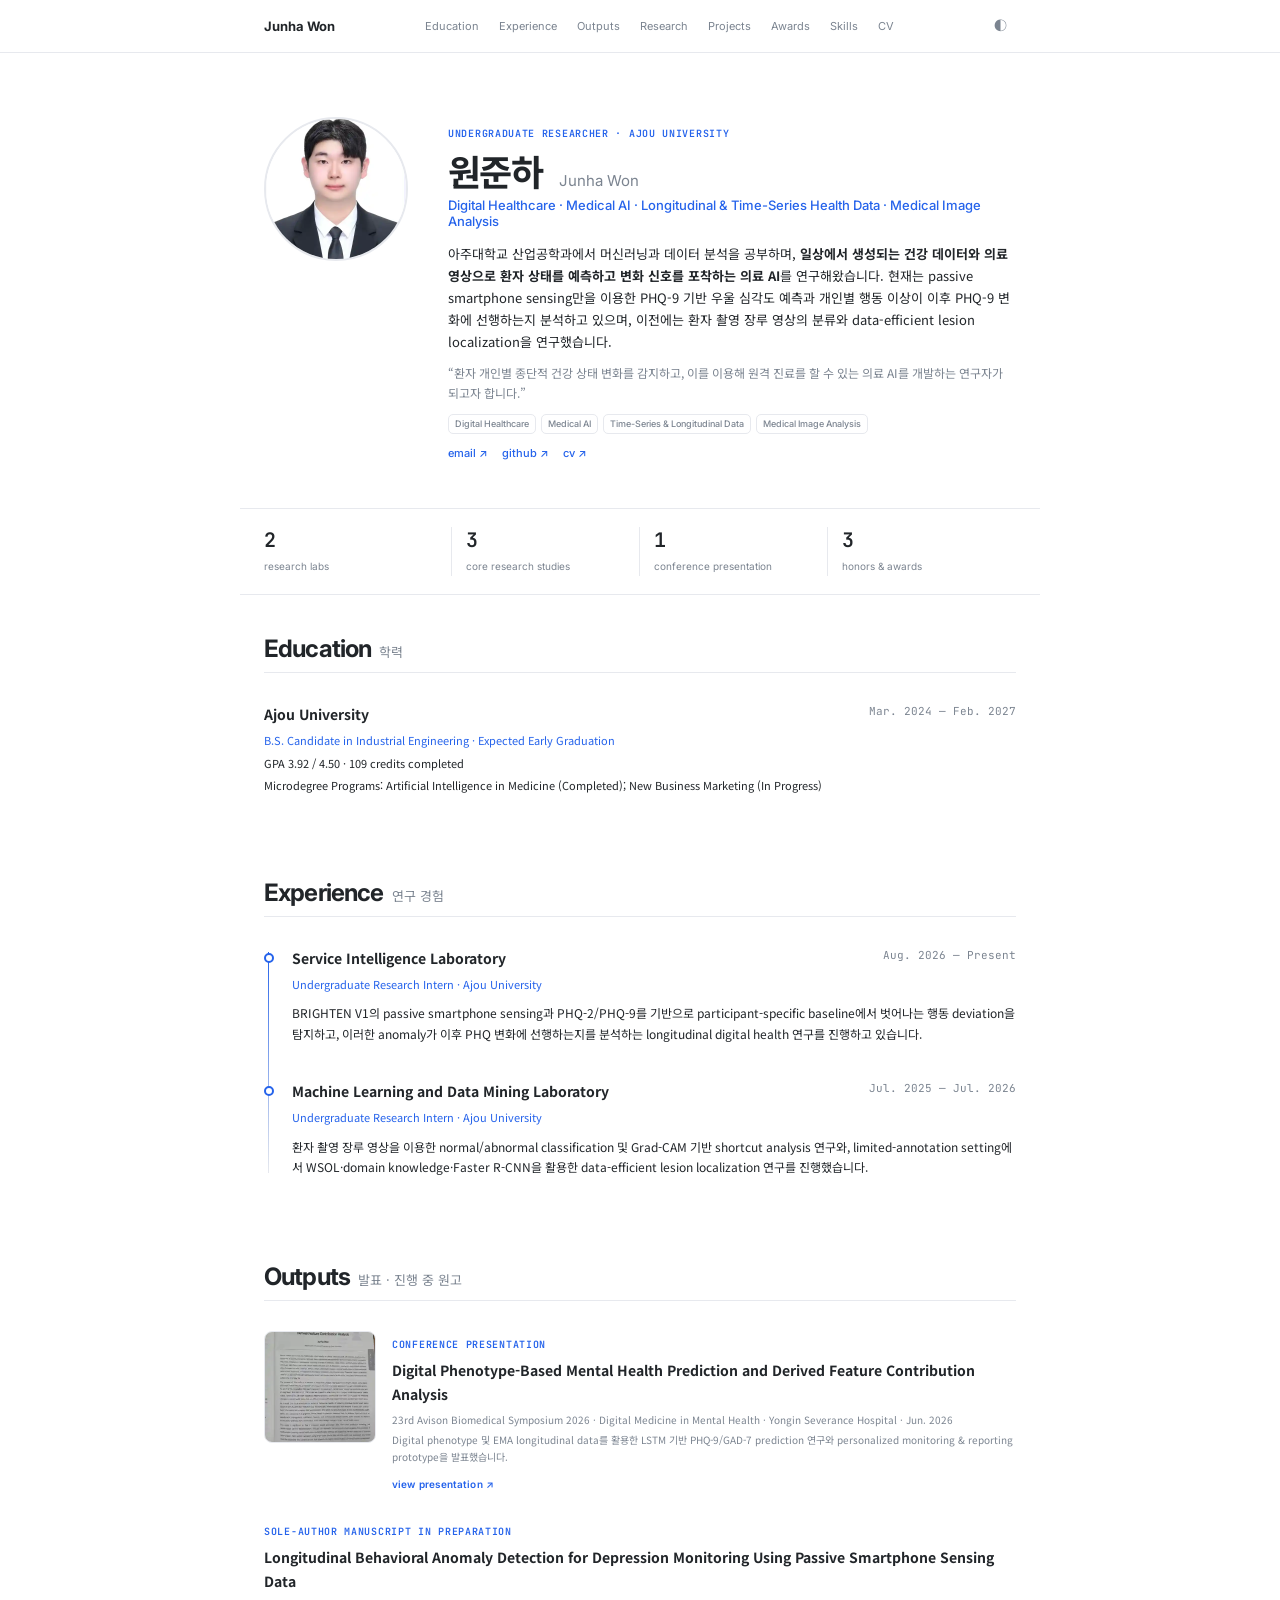
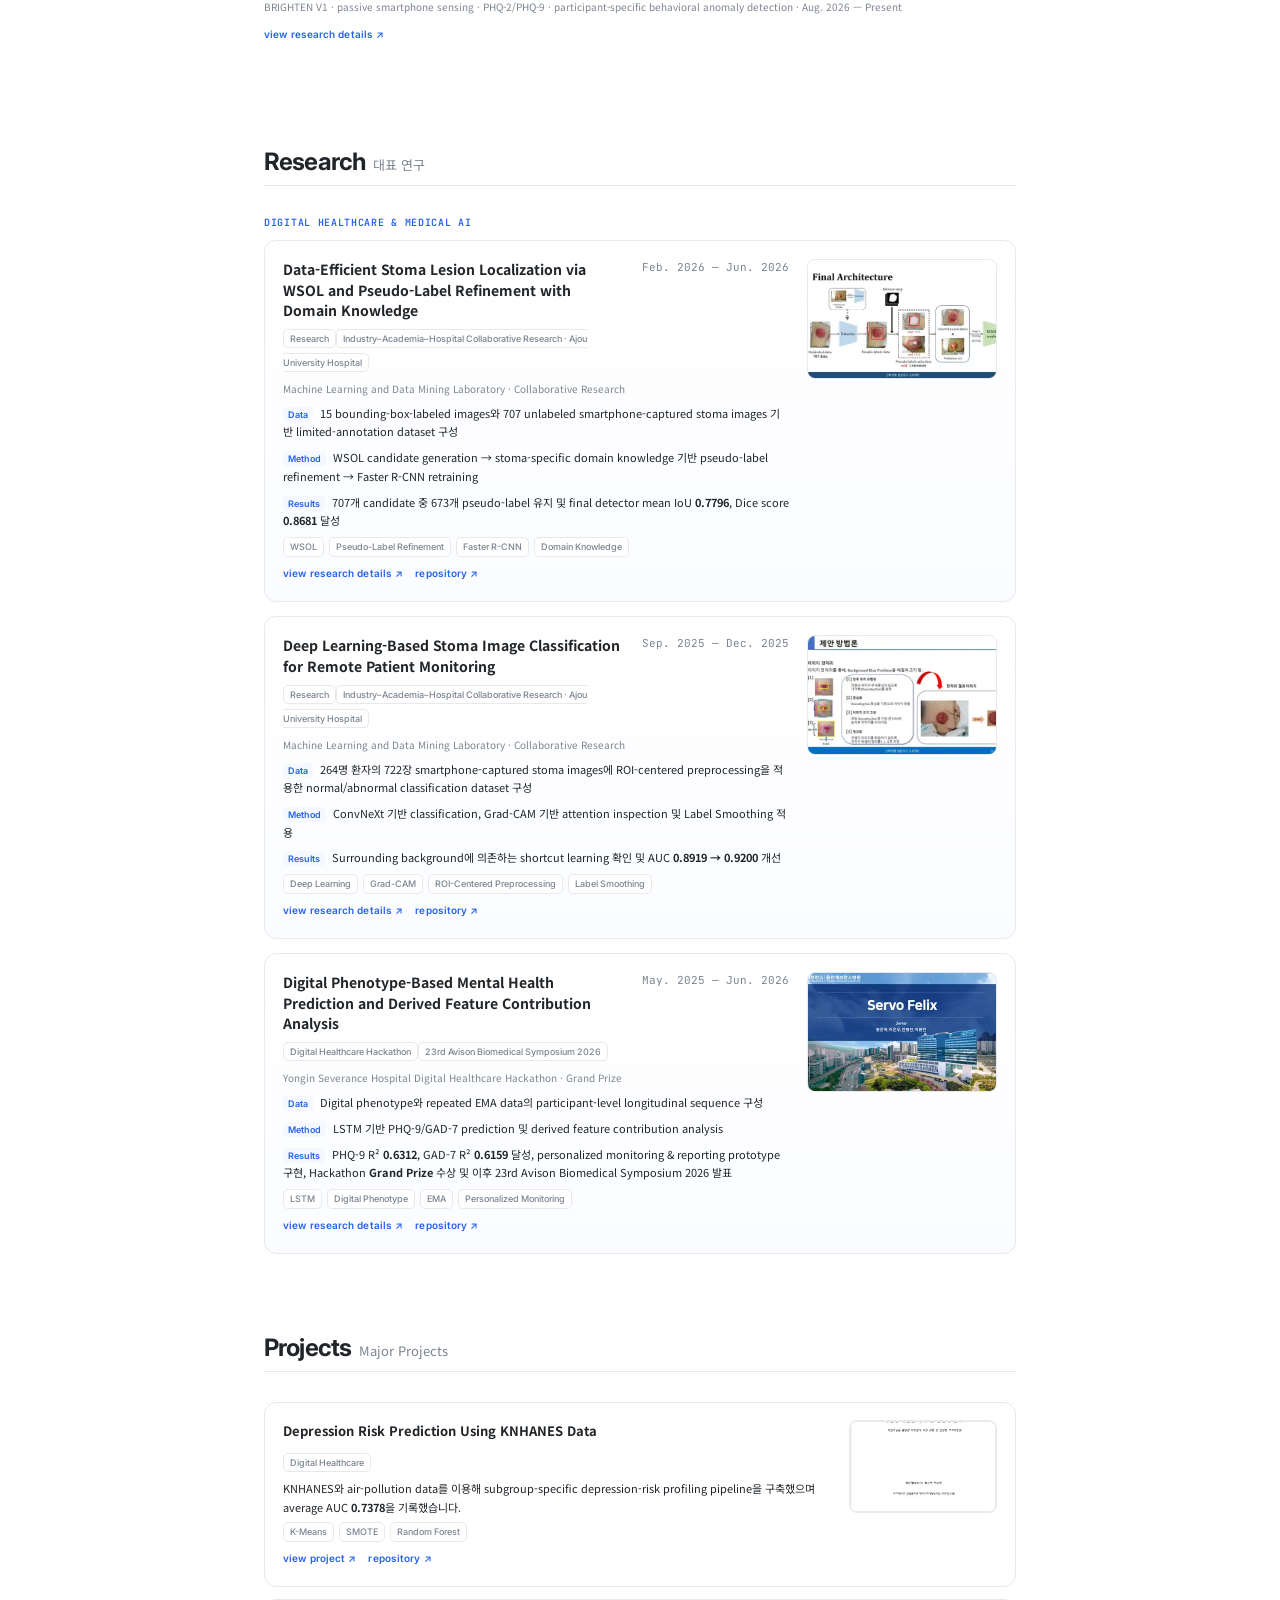
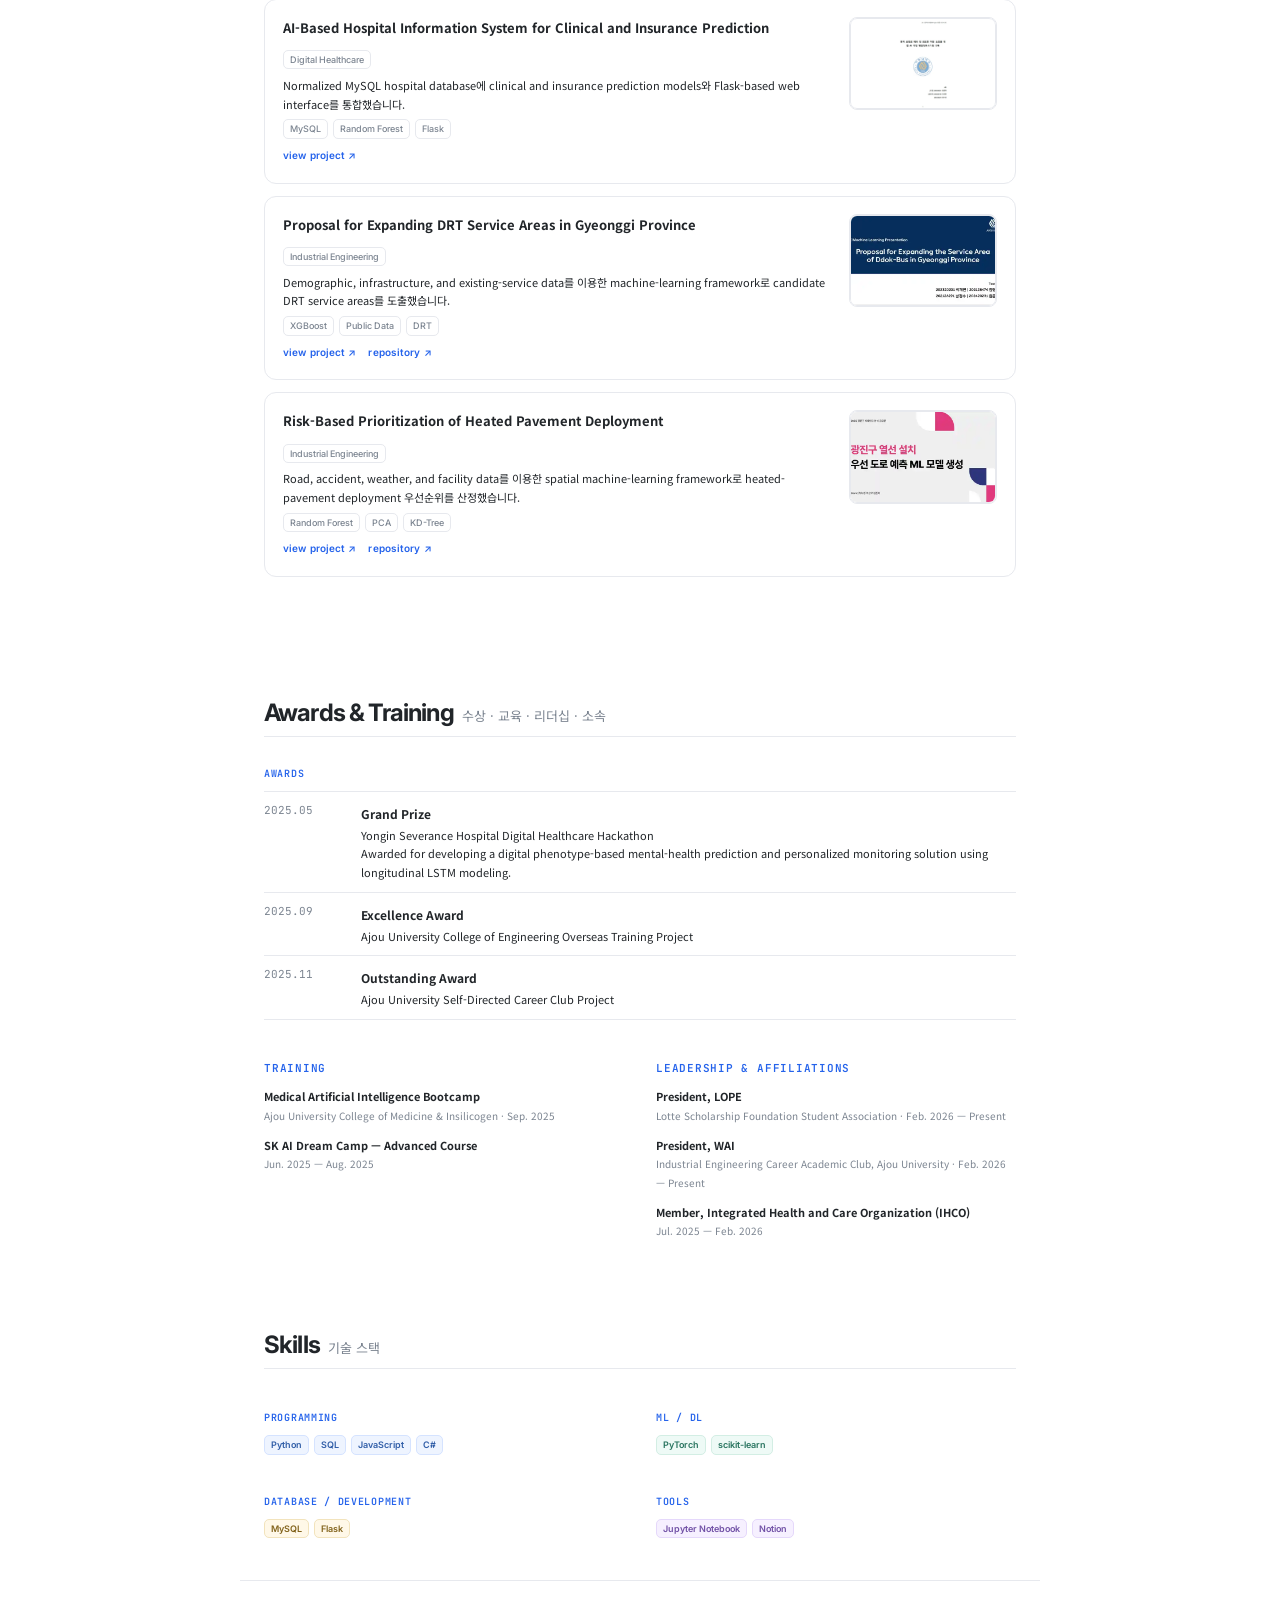
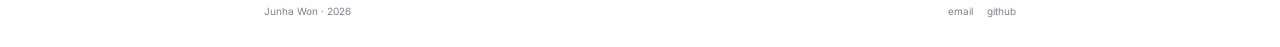
==== commit 900ff8a6: "Restore original profile facts and concise skills; keep BRIGHTEN V1 only" ====
--- a/index.html
+++ b/index.html
@@ -20,18 +20,18 @@
 <div class="mobile-menu container" id="mobileMenu"><a href="#research">research</a><a href="#experience">experience</a><a href="#projects">projects</a><a href="#outputs">outputs</a><a href="#education">education</a><a href="#awards">awards</a><a href="./cv.html">cv</a></div>
 </header>
 <main id="main">
-<section class="hero container reveal" id="about"><img alt="원준하 프로필 사진" class="profile" src="./assets/증명사진.jpg"/><div><p class="eyebrow">UNDERGRADUATE RESEARCHER · AJOU UNIVERSITY</p><h1>원준하 <span>Junha Won</span></h1><p class="role">Digital Healthcare · Medical AI · Longitudinal &amp; Time-Series Health Data · Medical Image Analysis</p><p class="intro">아주대학교 산업공학과에서 머신러닝과 데이터 분석을 공부하며, <strong>일상에서 생성되는 건강 데이터와 의료영상으로 환자 상태를 예측하고 변화 신호를 포착하는 의료 AI</strong>를 연구하고 있습니다. 현재는 BRIGHTEN의 passive smartphone sensing과 PHQ-2/PHQ-9를 이용해 개인별 habitual baseline에서 벗어나는 행동 변화가 이후 우울 증상 변화에 선행하는지를 분석하고 있으며, 이전에는 환자 촬영 장루 영상의 분류와 data-efficient lesion localization을 연구했습니다.</p><blockquote>“개인별 종단적 건강 변화를 포착하고, 실제 의료 환경의 변이에도 견고하게 작동하는 의료 AI를 개발하는 연구자가 되고자 합니다.”</blockquote><div class="tags"><span>Digital Healthcare</span><span>Medical AI</span><span>Longitudinal Data</span><span>Medical Image Analysis</span></div><div class="links"><a href="mailto:wonjunha12@ajou.ac.kr">email ↗</a><a href="https://github.com/Juna0926" rel="noopener" target="_blank">github ↗</a><a href="./cv.html">cv ↗</a></div></div></section>
+<section class="hero container reveal" id="about"><img alt="원준하 프로필 사진" class="profile" src="./assets/증명사진.jpg"/><div><p class="eyebrow">UNDERGRADUATE RESEARCHER · AJOU UNIVERSITY</p><h1>원준하 <span>Junha Won</span></h1><p class="role">Digital Healthcare · Medical AI · Longitudinal &amp; Time-Series Health Data · Medical Image Analysis</p><p class="intro">아주대학교 산업공학과에서 머신러닝과 데이터 분석을 공부하며, <strong>일상에서 생성되는 건강 데이터와 의료영상으로 환자 상태를 예측하고 변화 신호를 포착하는 의료 AI</strong>를 연구하고 있습니다. 현재는 BRIGHTEN V1의 passive smartphone sensing과 PHQ-2/PHQ-9를 이용해 개인별 habitual baseline에서 벗어나는 행동 변화가 이후 우울 증상 변화에 선행하는지를 분석하고 있으며, 이전에는 환자 촬영 장루 영상의 분류와 data-efficient lesion localization을 연구했습니다.</p><blockquote>“개인별 종단적 건강 변화를 포착하고, 실제 의료 환경의 변이에도 견고하게 작동하는 의료 AI를 개발하는 연구자가 되고자 합니다.”</blockquote><div class="tags"><span>Digital Healthcare</span><span>Medical AI</span><span>Longitudinal Data</span><span>Medical Image Analysis</span></div><div class="links"><a href="mailto:wonjunha12@ajou.ac.kr">email ↗</a><a href="https://github.com/Juna0926" rel="noopener" target="_blank">github ↗</a><a href="./cv.html">cv ↗</a></div></div></section>
 <section class="numbers container reveal"><div><b>2</b><span>research labs</span></div><div><b>3</b><span>core research studies</span></div><div><b>1</b><span>conference presentation</span></div><div><b>3</b><span>honors &amp; awards</span></div></section>
-<section class="section container reveal" id="skills"><header class="section-head"><h2>skills</h2><span>기술 스택</span></header><div class="skills-grid"><div><p class="kicker">PROGRAMMING</p><div class="tags"><span>Python</span><span>SQL</span><span>JavaScript</span><span>C#</span></div></div><div><p class="kicker">ML / DL</p><div class="tags"><span>PyTorch</span><span>TensorFlow</span><span>scikit-learn</span><span>XGBoost</span></div></div><div><p class="kicker">MEDICAL IMAGING</p><div class="tags"><span>Faster R-CNN</span><span>ConvNeXt</span><span>WSOL</span><span>OpenCV</span></div></div><div><p class="kicker">DATA / TOOLS</p><div class="tags"><span>pandas</span><span>NumPy</span><span>MySQL</span><span>Git</span></div></div></div></section>
-<section class="section container reveal" id="experience"><header class="section-head"><h2>experience</h2><span>연구 경험</span></header><div class="timeline"><article><i></i><div class="row"><div><h3>Service Intelligence Laboratory</h3><p class="accent">Undergraduate Research Intern · Ajou University</p></div><time>Aug. 2026 — Present</time></div><p>BRIGHTEN의 passive smartphone sensing과 PHQ-2/PHQ-9를 기반으로 participant-specific baseline에서 벗어나는 행동 deviation을 탐지하고, 이러한 anomaly가 이후 PHQ 변화에 선행하는지를 분석하는 longitudinal digital health 연구를 진행하고 있습니다.</p></article><article><i></i><div class="row"><div><h3>Machine Learning and Data Mining Laboratory</h3><p class="accent">Undergraduate Research Intern · Ajou University</p></div><time>Jul. 2025 — Jul. 2026</time></div><p>환자 촬영 장루 영상을 이용한 normal/abnormal classification 및 Grad-CAM 기반 shortcut analysis 연구와, limited-annotation setting에서 WSOL·domain knowledge·Faster R-CNN을 활용한 data-efficient lesion localization 연구를 진행했습니다.</p></article></div></section>
+<section class="section container reveal" id="skills"><header class="section-head"><h2>skills</h2><span>기술 스택</span></header><div class="skills-grid"><div><p class="kicker">PROGRAMMING</p><div class="tags"><span>Python</span><span>SQL</span><span>JavaScript</span><span>C#</span></div></div><div><p class="kicker">ML / DL</p><div class="tags"><span>PyTorch</span><span>scikit-learn</span></div></div><div><p class="kicker">DATABASE / DEVELOPMENT</p><div class="tags"><span>MySQL</span><span>Flask</span></div></div><div><p class="kicker">TOOLS</p><div class="tags"><span>Jupyter Notebook</span><span>Notion</span></div></div></div></section>
+<section class="section container reveal" id="experience"><header class="section-head"><h2>experience</h2><span>연구 경험</span></header><div class="timeline"><article><i></i><div class="row"><div><h3>Service Intelligence Laboratory</h3><p class="accent">Undergraduate Research Intern · Ajou University</p></div><time>Aug. 2026 — Present</time></div><p>BRIGHTEN V1의 passive smartphone sensing과 PHQ-2/PHQ-9를 기반으로 participant-specific baseline에서 벗어나는 행동 deviation을 탐지하고, 이러한 anomaly가 이후 PHQ 변화에 선행하는지를 분석하는 longitudinal digital health 연구를 진행하고 있습니다.</p></article><article><i></i><div class="row"><div><h3>Machine Learning and Data Mining Laboratory</h3><p class="accent">Undergraduate Research Intern · Ajou University</p></div><time>Jul. 2025 — Jul. 2026</time></div><p>환자 촬영 장루 영상을 이용한 normal/abnormal classification 및 Grad-CAM 기반 shortcut analysis 연구와, limited-annotation setting에서 WSOL·domain knowledge·Faster R-CNN을 활용한 data-efficient lesion localization 연구를 진행했습니다.</p></article></div></section>
 <section class="section container reveal" id="research"><header class="section-head"><h2>research</h2><span>대표 연구</span></header><p class="kicker">DIGITAL HEALTHCARE &amp; MEDICAL AI</p><div class="research-list">
 <article class="research"><div class="copy"><div class="row"><div><h3><a class="title-link" href="./research/localization.html">Data-Efficient Stoma Lesion Localization via WSOL and Pseudo-Label Refinement with Domain Knowledge</a></h3><span class="badge">Research</span></div><time>Feb. 2026 — Jun. 2026</time></div><p class="org">Machine Learning and Data Mining Laboratory · Collaborative Research</p><p><b>Data</b> 15 bounding-box-labeled images와 707 unlabeled smartphone-captured stoma images 기반 limited-annotation dataset 구성</p><p><b>Method</b> WSOL candidate generation → stoma-specific domain knowledge 기반 pseudo-label refinement → Faster R-CNN retraining</p><p><b>Results</b> 707개 candidate 중 673개 pseudo-label 유지 및 final detector mean IoU <strong>0.7796</strong>, Dice <strong>0.8681</strong> 달성</p><div class="tags"><span>WSOL</span><span>Pseudo-Label Refinement</span><span>Faster R-CNN</span><span>Domain Knowledge</span></div><a class="detail-link" href="./research/localization.html">view research details ↗</a></div><button class="figure" data-caption="WSOL candidate generation, domain-informed refinement, and Faster R-CNN retraining" data-src="./assets/media/research-localization.webp"><img alt="Stoma lesion localization pipeline" src="./assets/media/research-localization.webp"/></button></article>
 <article class="research"><div class="copy"><div class="row"><div><h3><a class="title-link" href="./research/classification.html">Deep Learning-Based Stoma Image Classification for Remote Patient Monitoring</a></h3><span class="badge">Research</span></div><time>Sep. 2025 — Dec. 2025</time></div><p class="org">Machine Learning and Data Mining Laboratory · Collaborative Research</p><p><b>Data</b> 264명 환자의 722장 smartphone-captured stoma images에 ROI-centered preprocessing을 적용한 normal/abnormal classification dataset 구성</p><p><b>Method</b> ConvNeXt 기반 classification, Grad-CAM 기반 attention inspection 및 Label Smoothing 적용</p><p><b>Results</b> Surrounding background에 의존하는 shortcut learning 확인 및 AUC <strong>0.8919 → 0.9200</strong> 개선</p><div class="tags"><span>Deep Learning</span><span>Grad-CAM</span><span>ROI-Centered Preprocessing</span><span>Label Smoothing</span></div><a class="detail-link" href="./research/classification.html">view research details ↗</a></div><button class="figure" data-caption="Grad-CAM based attention inspection" data-src="./assets/media/research-classification.webp"><img alt="Grad-CAM 기반 모델 해석" src="./assets/media/research-classification.webp"/></button></article>
 <article class="research"><div class="copy"><div class="row"><div><h3><a class="title-link" href="./research/digital-phenotype.html">Digital Phenotype-Based Mental Health Prediction and Derived Feature Contribution Analysis</a></h3><span class="badge">Digital Healthcare Hackathon</span></div><time>May. 2025 — Jun. 2026</time></div><p class="org">Yongin Severance Hospital Digital Healthcare Hackathon · Grand Prize</p><p><b>Data</b> Digital phenotype와 repeated EMA data의 participant-level longitudinal sequence 구성</p><p><b>Method</b> LSTM 기반 PHQ-9/GAD-7 prediction 및 derived feature contribution analysis</p><p><b>Results</b> PHQ-9 R² <strong>0.6312</strong>, GAD-7 R² <strong>0.6159</strong> 달성, personalized monitoring &amp; reporting prototype 구현, Hackathon <strong>Grand Prize</strong> 수상 및 이후 23rd Avison Biomedical Symposium 2026 발표</p><div class="tags"><span>LSTM</span><span>Digital Phenotype</span><span>EMA</span><span>Personalized Monitoring</span></div><a class="detail-link" href="./research/digital-phenotype.html">view research details ↗</a></div><button class="figure" data-caption="Digital Healthcare Hackathon mental-health prediction analysis" data-src="./assets/media/research-digital-health.webp"><img alt="Digital Healthcare Hackathon mental-health prediction analysis" src="./assets/media/research-digital-health.webp"/></button></article>
 </div></section>
 <section class="section container reveal" id="projects"><header class="section-head"><h2>projects</h2><span>Major Projects</span></header><div class="project-block"><article class="project"><div><h3><a class="title-link" href="./projects/knhanes.html">Depression Risk Prediction Using KNHANES Data</a></h3><div><span class="badge">Digital Healthcare</span></div><p>KNHANES와 air-pollution data를 이용해 subgroup-specific depression-risk profiling pipeline을 구축했으며 average AUC <strong>0.7378</strong>을 기록했습니다.</p><div class="tags"><span>K-Means</span><span>SMOTE</span><span>Random Forest</span></div><a class="detail-link" href="./projects/knhanes.html">view project ↗</a></div><a class="project-thumb" href="./projects/knhanes.html"><img alt="KNHANES depression risk analysis" src="./assets/knhanes.svg"/></a></article><article class="project"><div><h3><a class="title-link" href="./projects/hospital.html">AI-Based Hospital Information System for Clinical and Insurance Prediction</a></h3><div><span class="badge">Digital Healthcare</span></div><p>Normalized MySQL hospital database에 clinical and insurance prediction models와 Flask-based web interface를 통합했습니다.</p><div class="tags"><span>MySQL</span><span>Random Forest</span><span>Flask</span></div><a class="detail-link" href="./projects/hospital.html">view project ↗</a></div><a class="project-thumb" href="./projects/hospital.html"><img alt="Hospital information system" src="./assets/media/project-hospital-cover-v2.webp?v=20260910-8" style="object-fit:contain;background:#fff"/></a></article><article class="project"><div><h3><a class="title-link" href="./projects/ddokbus.html">Proposal for Expanding DRT Service Areas in Gyeonggi Province</a></h3><div><span class="badge">Industrial Engineering</span></div><p>Demographic, infrastructure, and existing-service data를 이용한 machine-learning framework로 candidate DRT service areas를 도출했습니다.</p><div class="tags"><span>XGBoost</span><span>Public Data</span><span>DRT</span></div><a class="detail-link" href="./projects/ddokbus.html">view project ↗</a></div><a class="project-thumb" href="./projects/ddokbus.html"><img alt="DRT service-area analysis" src="./assets/ddokbus.svg"/></a></article><article class="project"><div><h3><a class="title-link" href="./projects/gwangjin.html">Risk-Based Prioritization of Heated Pavement Deployment</a></h3><div><span class="badge">Industrial Engineering</span></div><p>Road, accident, weather, and facility data를 이용한 spatial machine-learning framework로 heated-pavement deployment 우선순위를 산정했습니다.</p><div class="tags"><span>Random Forest</span><span>PCA</span><span>KD-Tree</span></div><a class="detail-link" href="./projects/gwangjin.html">view project ↗</a></div><a class="project-thumb" href="./projects/gwangjin.html"><img alt="Heated pavement prioritization" src="./assets/gwangjin.svg"/></a></article></div></section>
-<section class="section container reveal" id="outputs"><header class="section-head"><h2>outputs</h2><span>발표 · 진행 중 원고</span></header><article class="output"><a href="./output/avison.html"><img alt="Avison Biomedical Symposium 발표 자료" src="./assets/media/avison-cover.webp"/></a><div><span class="status">CONFERENCE PRESENTATION</span><h3><a class="title-link" href="./output/avison.html">Digital Phenotype-Based Mental Health Prediction and Derived Feature Contribution Analysis</a></h3><p>23rd Avison Biomedical Symposium 2026 · Digital Medicine in Mental Health · Yongin Severance Hospital · Jun. 2026</p><p>Digital phenotype 및 EMA longitudinal data를 활용한 LSTM 기반 PHQ-9/GAD-7 prediction 연구와 personalized monitoring &amp; reporting prototype을 발표했습니다.</p><a class="detail-link" href="./output/avison.html">view presentation ↗</a></div></article><article class="output noimg"><div><span class="status">SOLE-AUTHOR MANUSCRIPT IN PREPARATION</span><h3><a class="title-link" href="./research/brighten.html">Longitudinal Behavioral Anomaly Detection for Depression Monitoring Using Passive Smartphone Sensing Data</a></h3><p>BRIGHTEN V1/V2 · passive smartphone sensing · PHQ-2/PHQ-9 · participant-specific behavioral anomaly detection · Aug. 2026 — Present</p><a class="detail-link" href="./research/brighten.html">view research details ↗</a></div></article></section>
-<section class="section container reveal" id="education"><header class="section-head"><h2>education</h2><span>학력</span></header><div class="row"><div><h3>Ajou University</h3><p class="accent">B.S. Candidate in Industrial Engineering · Expected Early Graduation</p><p>GPA 3.93 / 4.50 · 109 credits completed</p><p>Microdegree Programs: Artificial Intelligence in Medicine (Completed); Artificial Intelligence (In Progress); New Business Marketing (In Progress)</p></div><time>Mar. 2024 — Feb. 2027</time></div></section>
+<section class="section container reveal" id="outputs"><header class="section-head"><h2>outputs</h2><span>발표 · 진행 중 원고</span></header><article class="output"><a href="./output/avison.html"><img alt="Avison Biomedical Symposium 발표 자료" src="./assets/media/avison-cover.webp"/></a><div><span class="status">CONFERENCE PRESENTATION</span><h3><a class="title-link" href="./output/avison.html">Digital Phenotype-Based Mental Health Prediction and Derived Feature Contribution Analysis</a></h3><p>23rd Avison Biomedical Symposium 2026 · Digital Medicine in Mental Health · Yongin Severance Hospital · Jun. 2026</p><p>Digital phenotype 및 EMA longitudinal data를 활용한 LSTM 기반 PHQ-9/GAD-7 prediction 연구와 personalized monitoring &amp; reporting prototype을 발표했습니다.</p><a class="detail-link" href="./output/avison.html">view presentation ↗</a></div></article><article class="output noimg"><div><span class="status">SOLE-AUTHOR MANUSCRIPT IN PREPARATION</span><h3><a class="title-link" href="./research/brighten.html">Longitudinal Behavioral Anomaly Detection for Depression Monitoring Using Passive Smartphone Sensing Data</a></h3><p>BRIGHTEN V1 · passive smartphone sensing · PHQ-2/PHQ-9 · participant-specific behavioral anomaly detection · Aug. 2026 — Present</p><a class="detail-link" href="./research/brighten.html">view research details ↗</a></div></article></section>
+<section class="section container reveal" id="education"><header class="section-head"><h2>education</h2><span>학력</span></header><div class="row"><div><h3>Ajou University</h3><p class="accent">B.S. Candidate in Industrial Engineering · Expected Early Graduation</p><p>GPA 3.92 / 4.50 · 109 credits completed</p><p>Microdegree Programs: Artificial Intelligence in Medicine (Completed); New Business Marketing (In Progress)</p></div><time>Mar. 2024 — Feb. 2027</time></div></section>
 <section class="section container reveal" id="awards"><header class="section-head"><h2>awards &amp; training</h2><span>수상 · 교육 · 리더십 · 소속</span></header><p class="kicker">AWARDS</p><div class="award"><time>2025.05</time><div><strong>Grand Prize</strong><span>Yongin Severance Hospital Digital Healthcare Hackathon</span><span>Awarded for developing a digital phenotype-based mental-health prediction and personalized monitoring solution using longitudinal LSTM modeling.</span></div></div><div class="award"><time>2025.09</time><div><strong>Excellence Award</strong><span>Ajou University College of Engineering Overseas Training Project</span></div></div><div class="award"><time>2025.11</time><div><strong>Outstanding Award</strong><span>Ajou University Self-Directed Career Club Project</span></div></div><div class="two"><div><p class="kicker">TRAINING</p><p><strong>Medical Artificial Intelligence Bootcamp</strong><br/><span>Ajou University College of Medicine &amp; Insilicogen · Sep. 2025</span></p><p><strong>SK AI Dream Camp — Advanced Course</strong><br/><span>Jun. 2025 — Aug. 2025</span></p></div><div><p class="kicker">LEADERSHIP &amp; AFFILIATIONS</p><p><strong>President, LOPE</strong><br/><span>Lotte Scholarship Foundation Student Association · Feb. 2026 — Present</span></p><p><strong>President, WAI</strong><br/><span>Industrial Engineering Career Academic Club, Ajou University · Feb. 2026 — Present</span></p><p><strong>Member, Integrated Health and Care Organization (IHCO)</strong><br/><span>Jul. 2025 — Feb. 2026</span></p></div></div></section>
 </main>
 <footer class="footer container"><span>Junha Won · 2026</span><div><a href="mailto:wonjunha12@ajou.ac.kr">email</a><a href="https://github.com/Juna0926">github</a></div></footer><button aria-label="맨 위로" class="top" id="top">↑</button><dialog id="lightbox"><button aria-label="닫기" id="close">×</button><img alt="" id="lightImg"/><p id="caption"></p></dialog><script src="./script.js?v=20260910-8"></script><script src="./hospital-cover-fix.js?v=20260910-8"></script>
